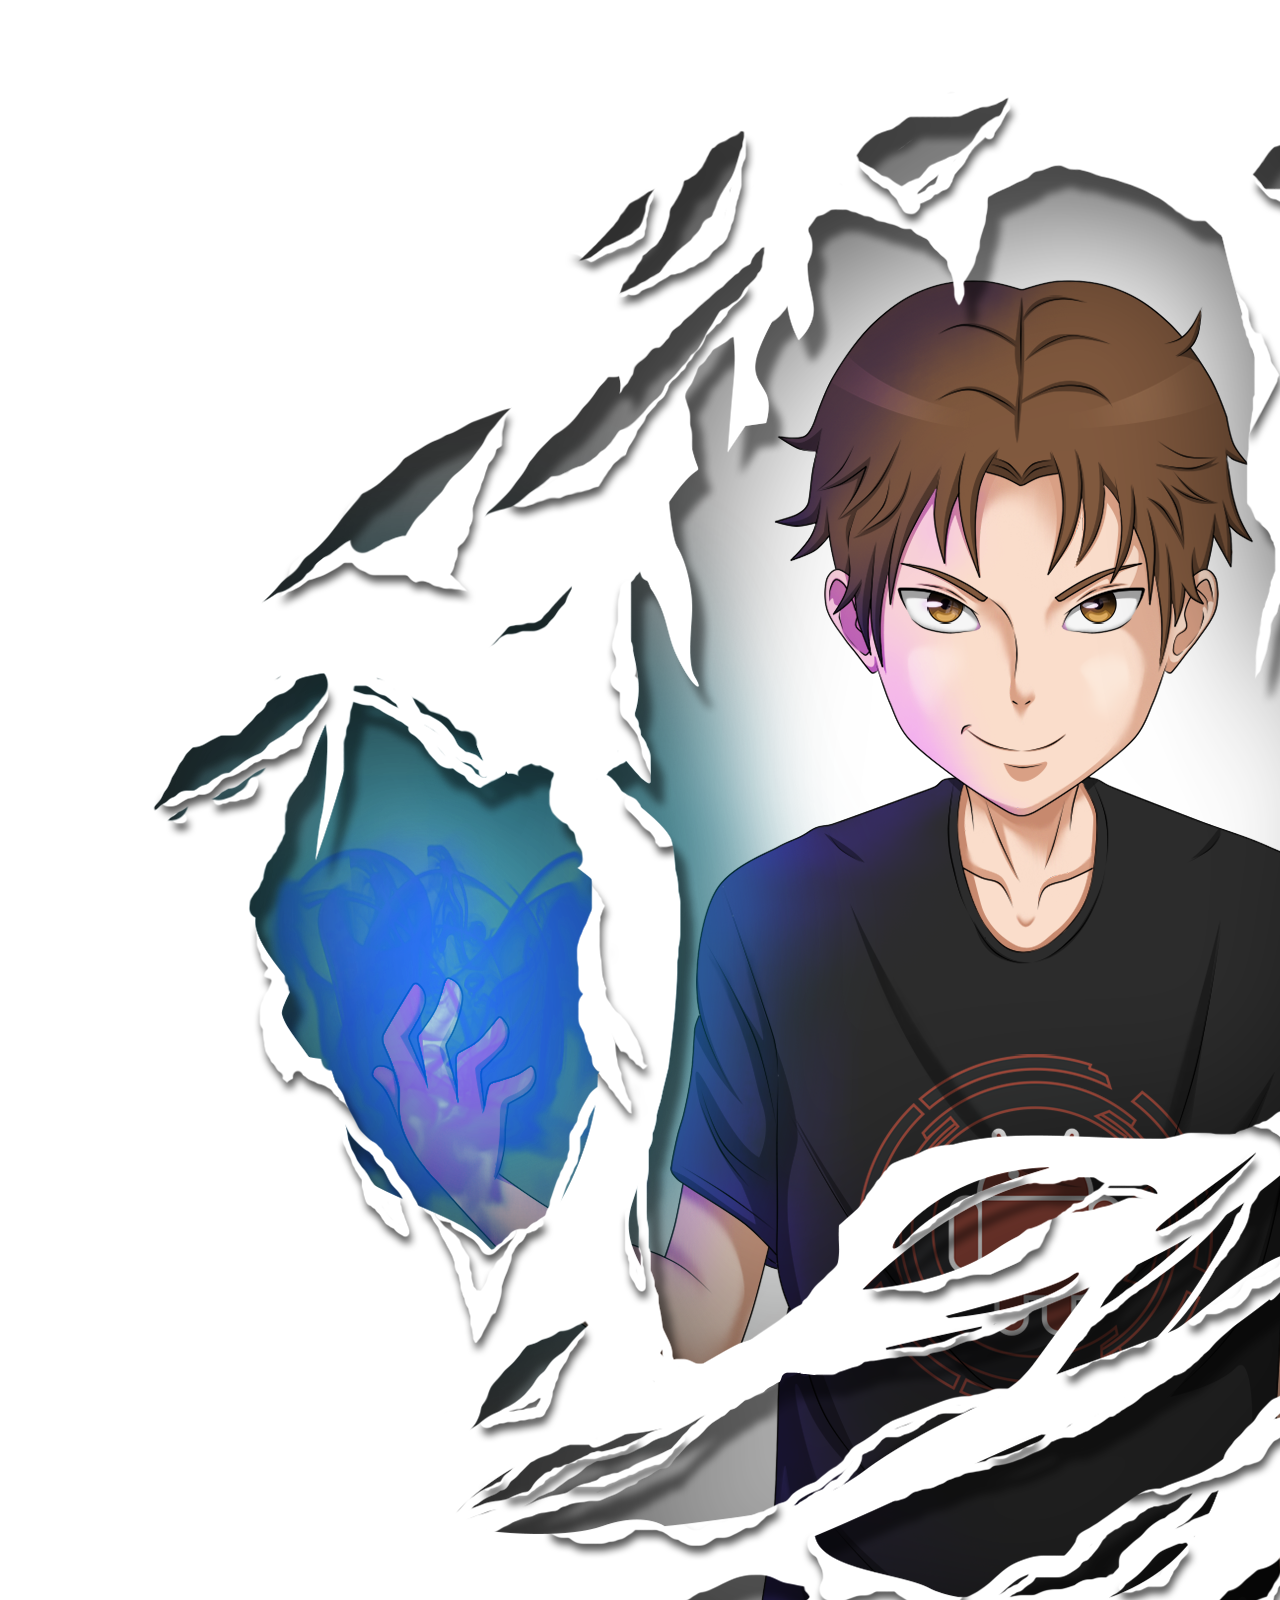
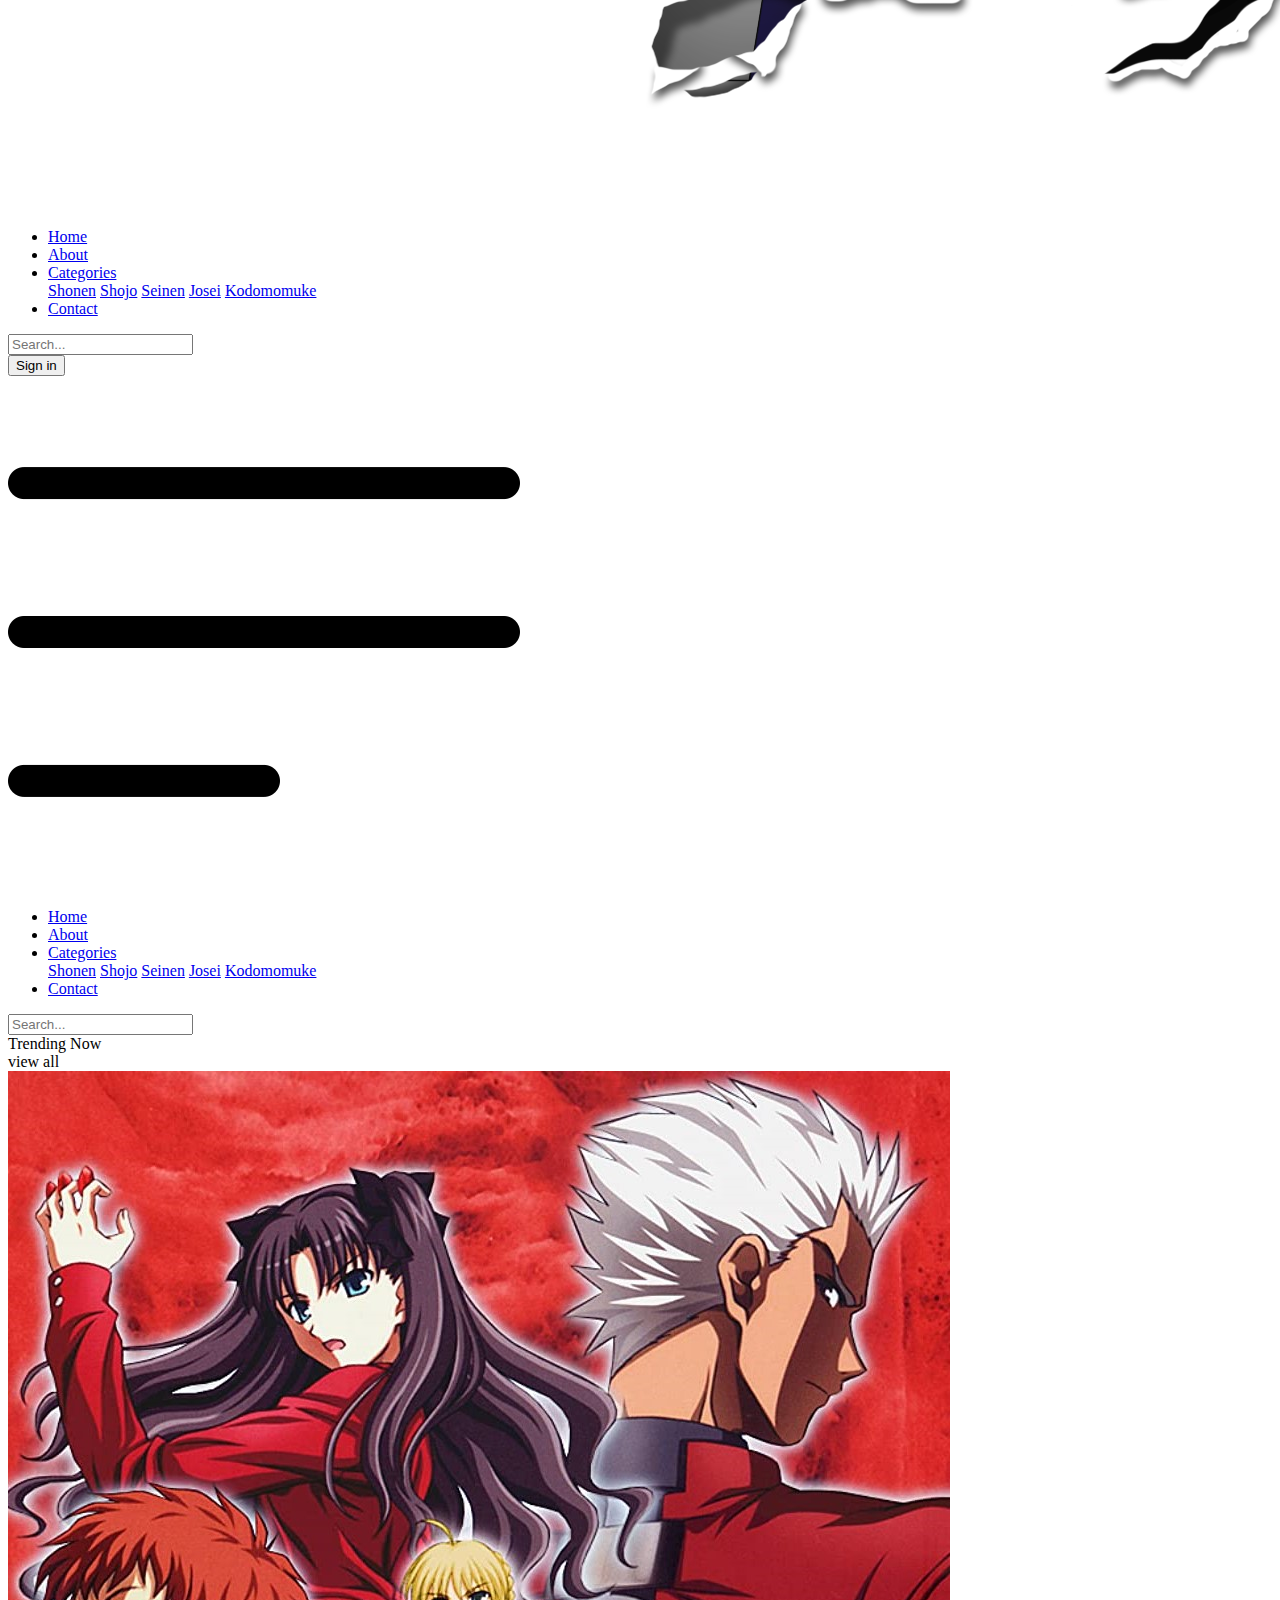
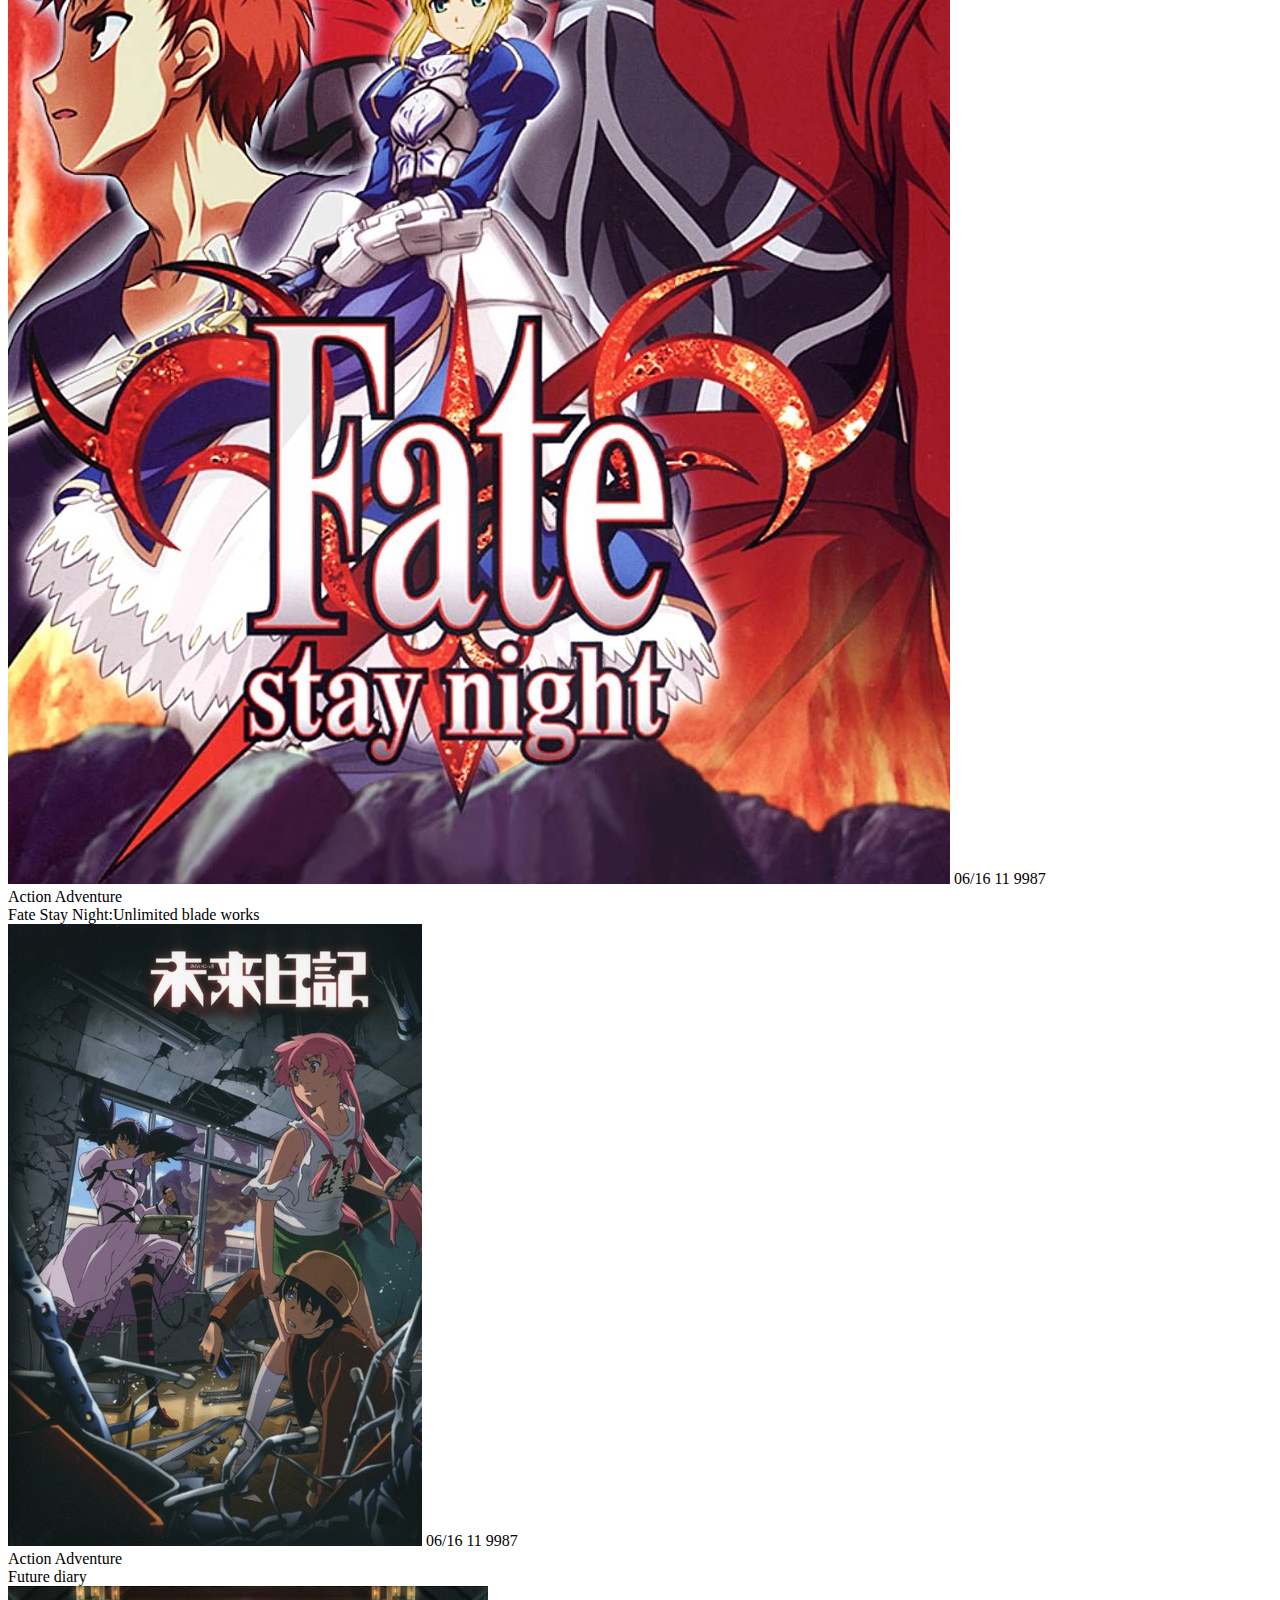
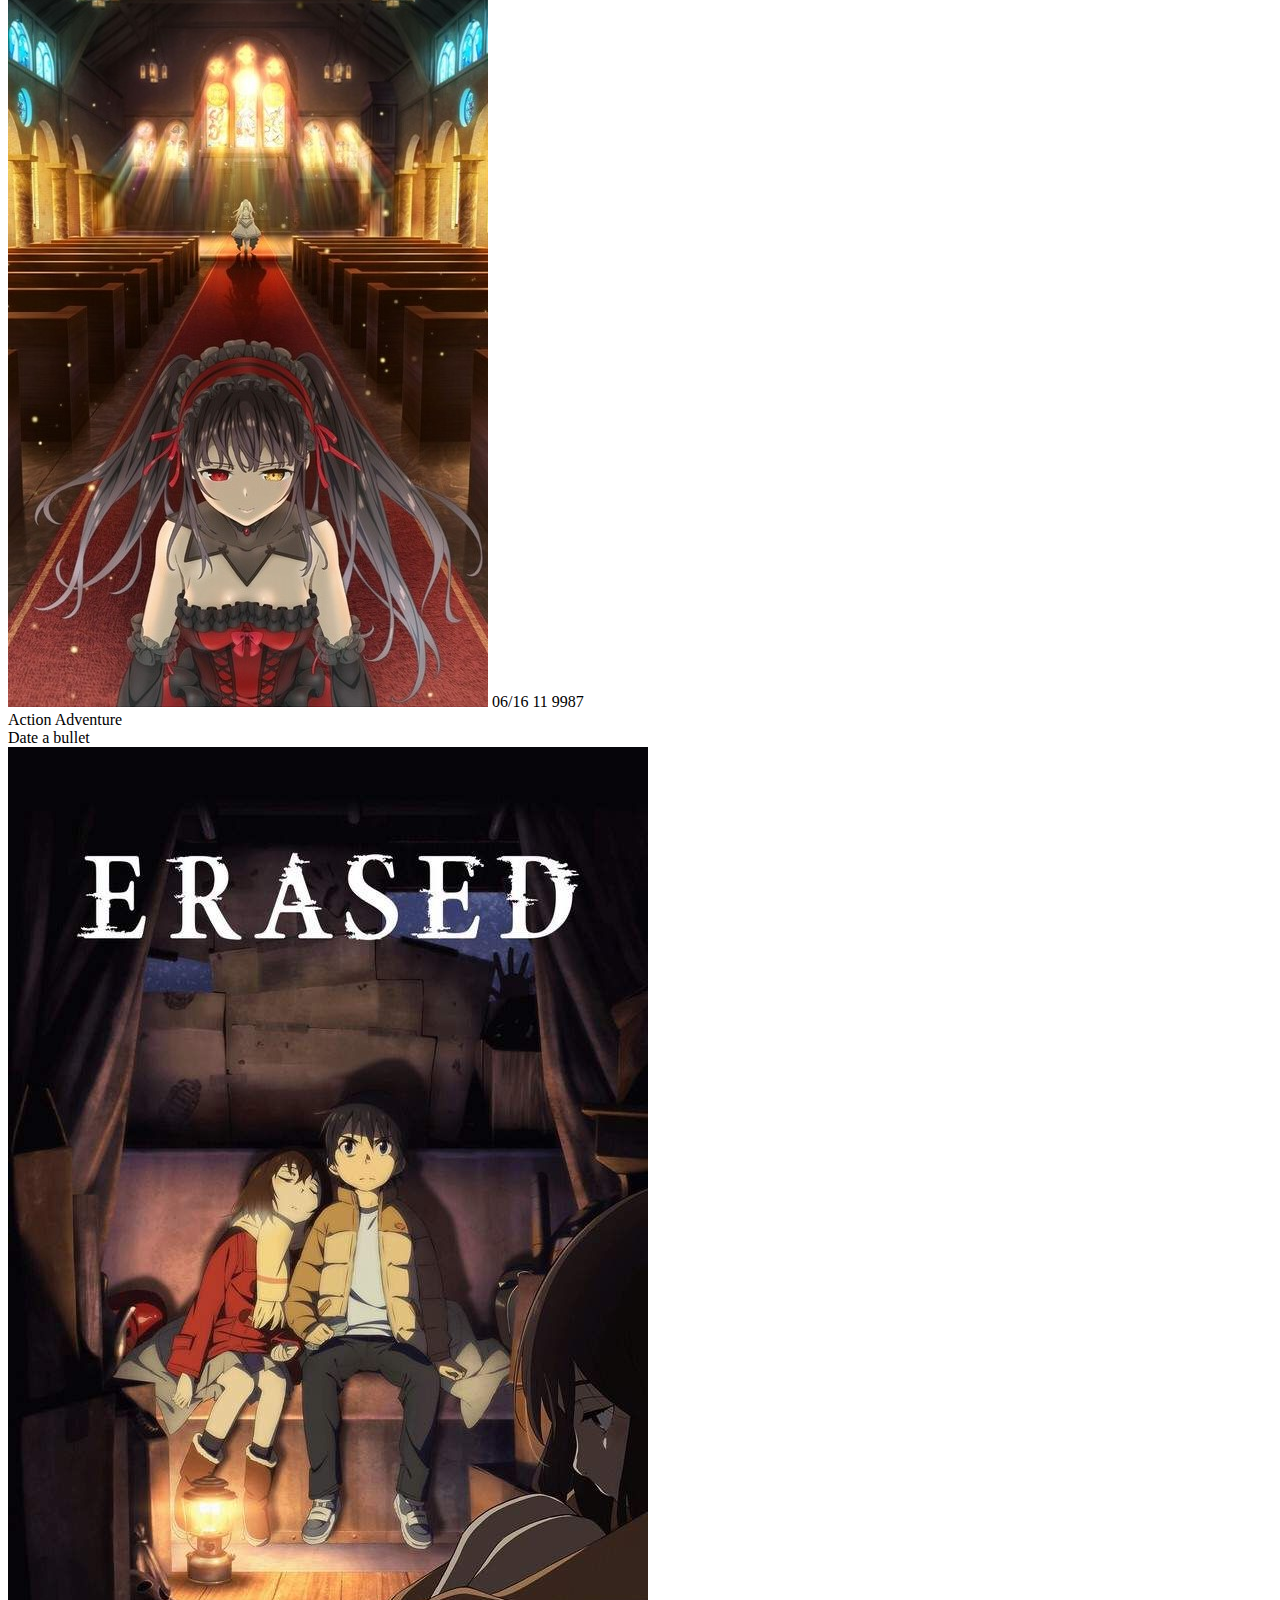
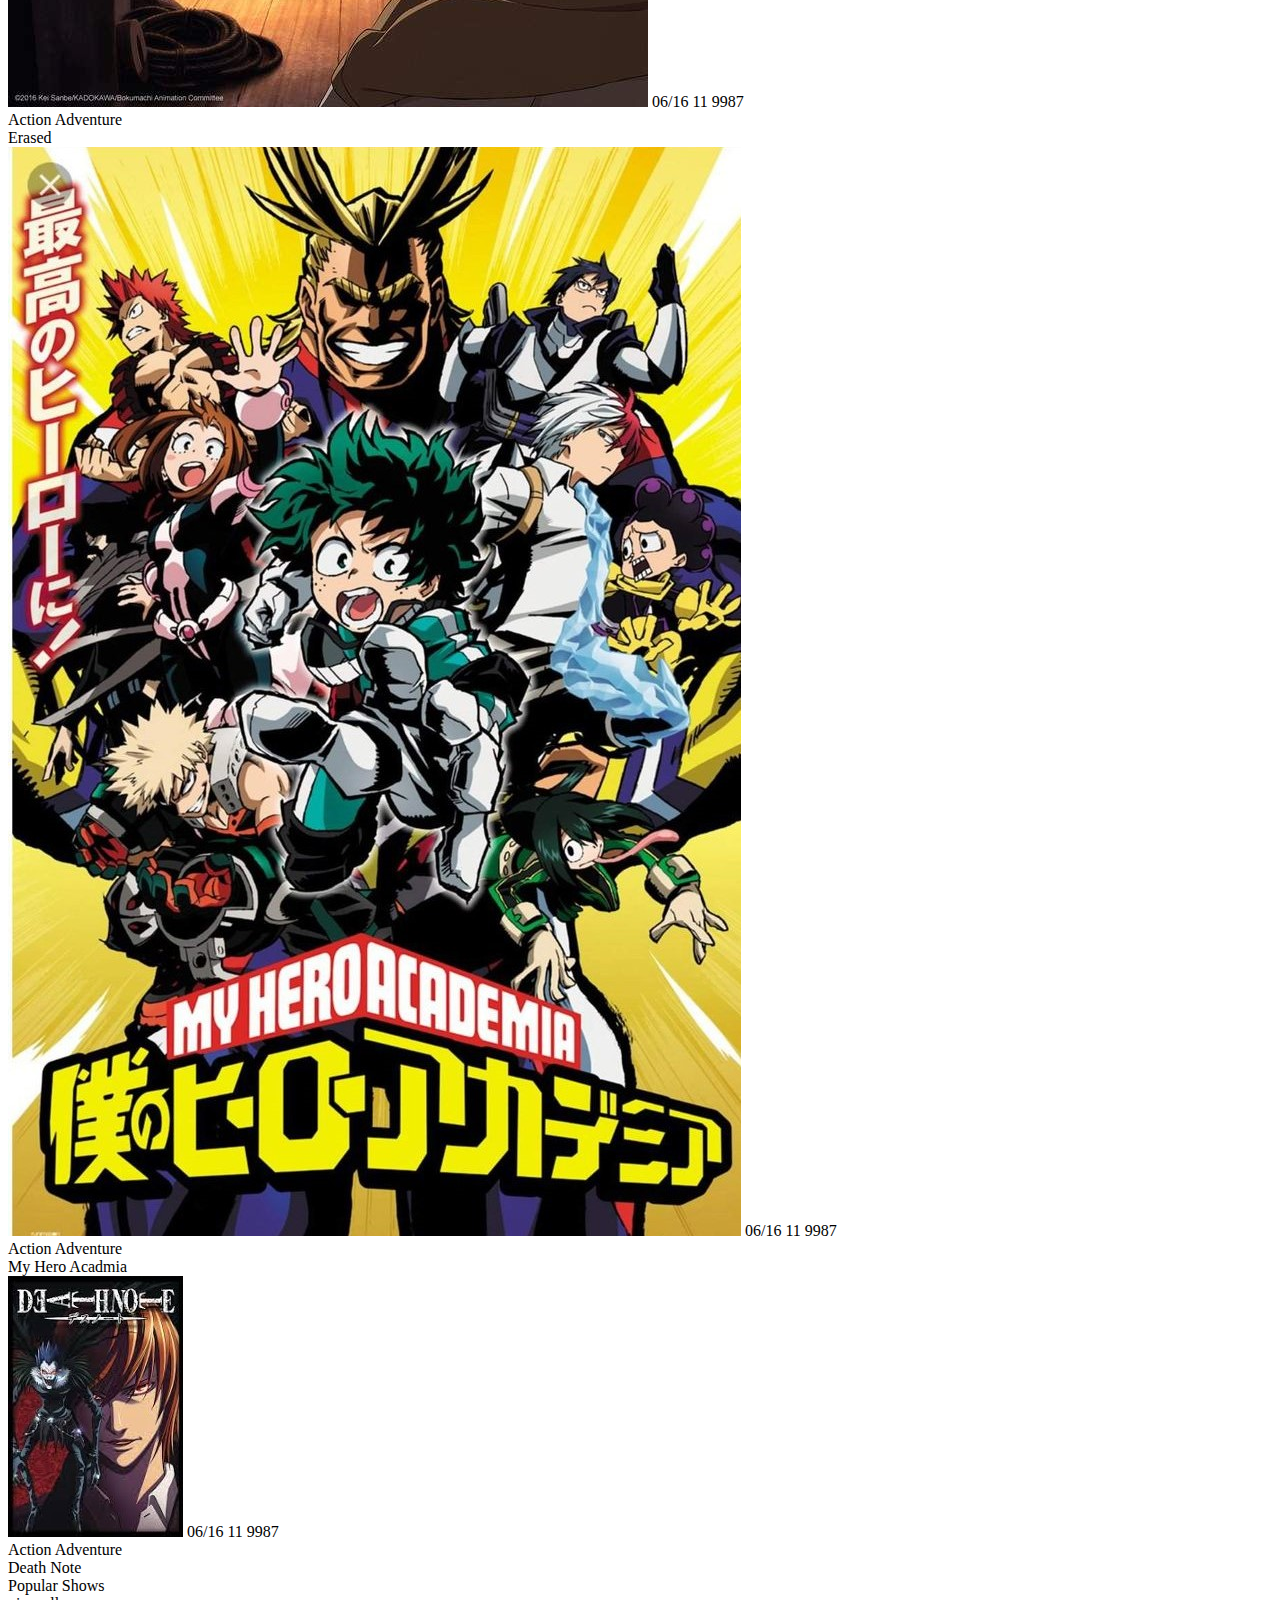
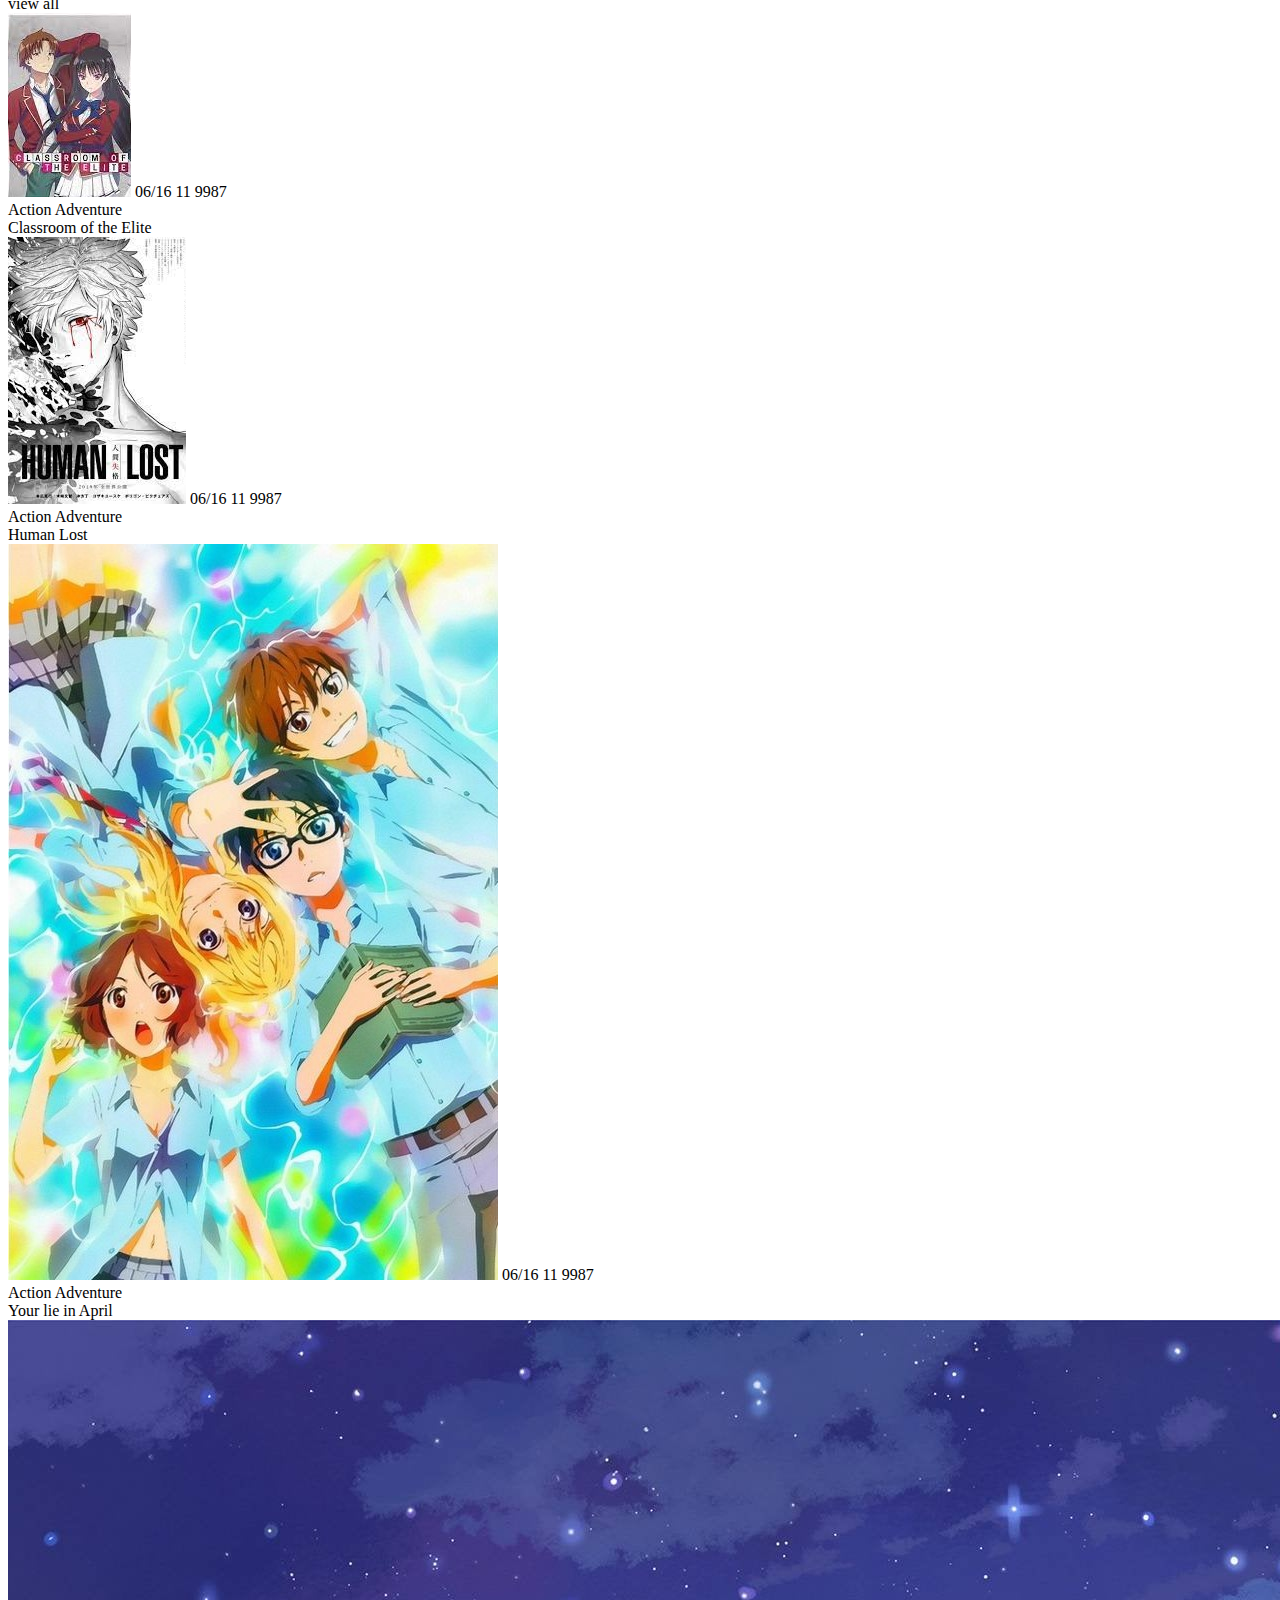
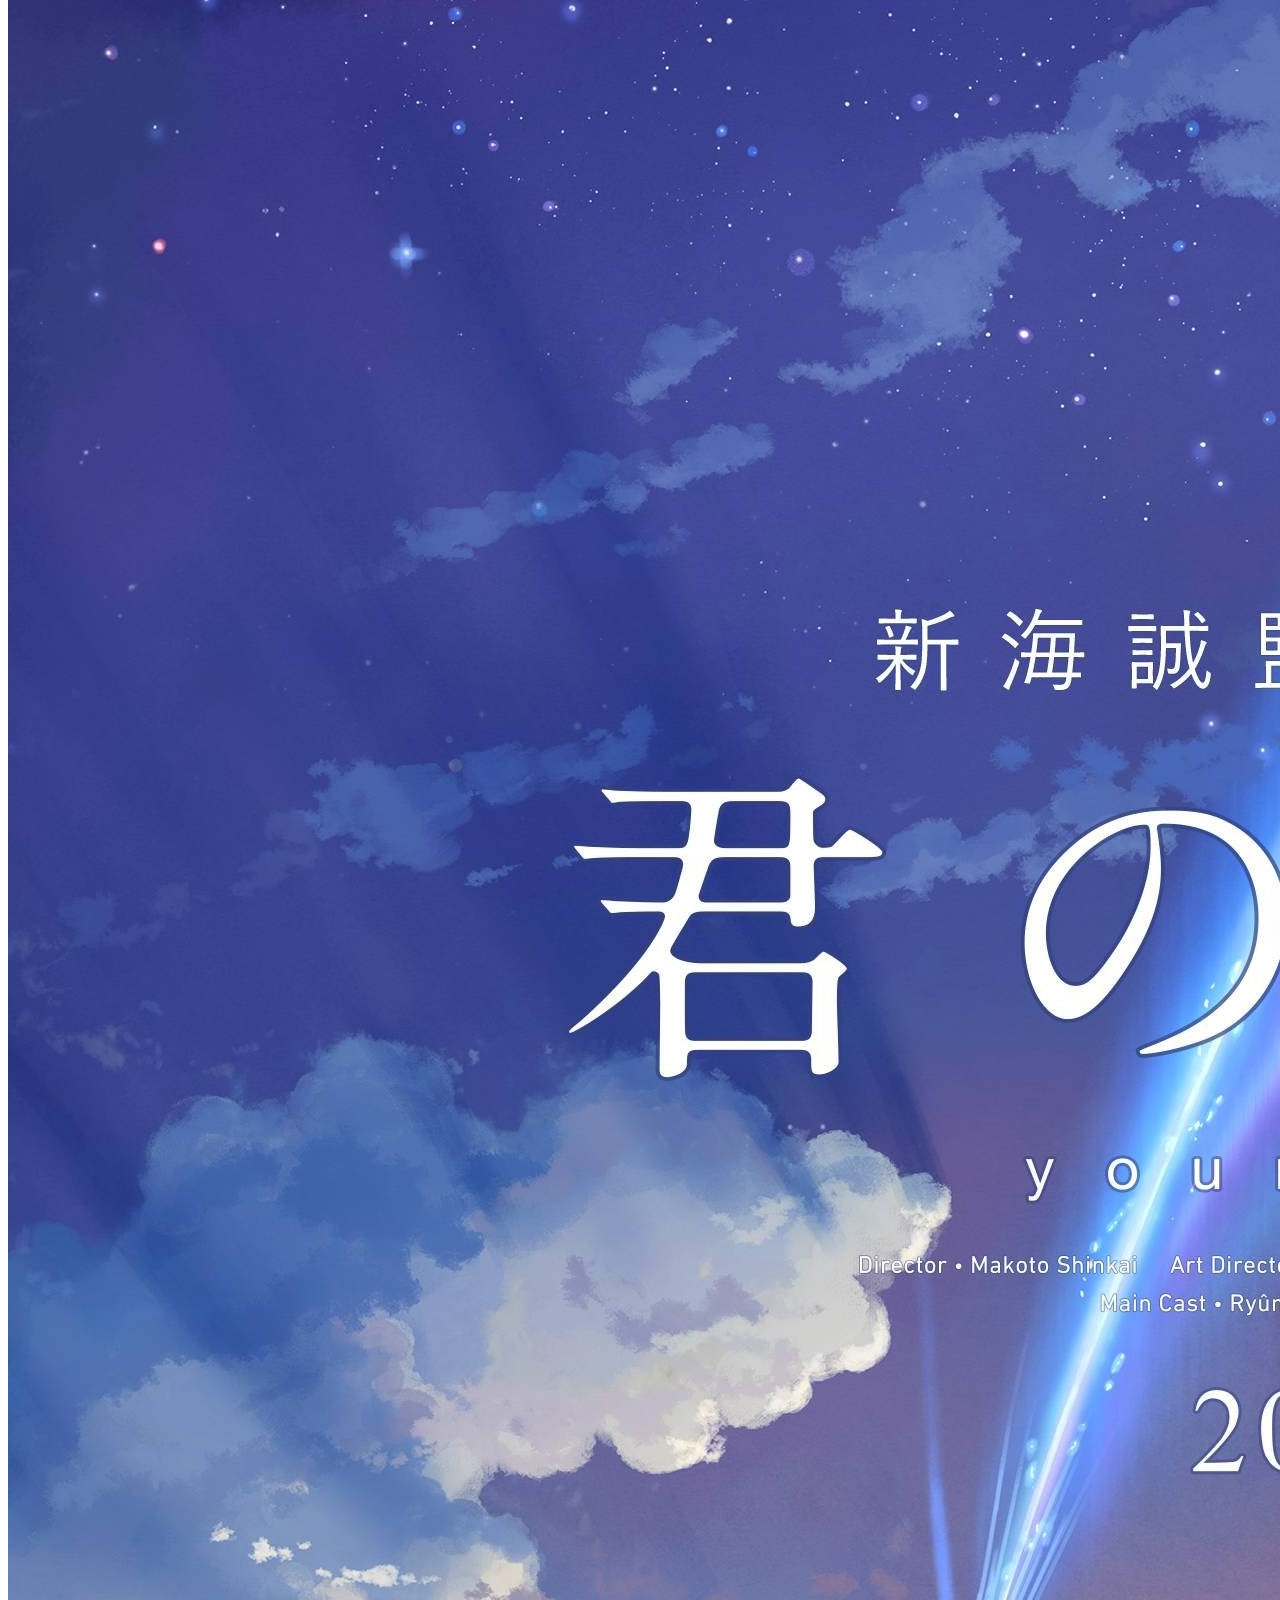
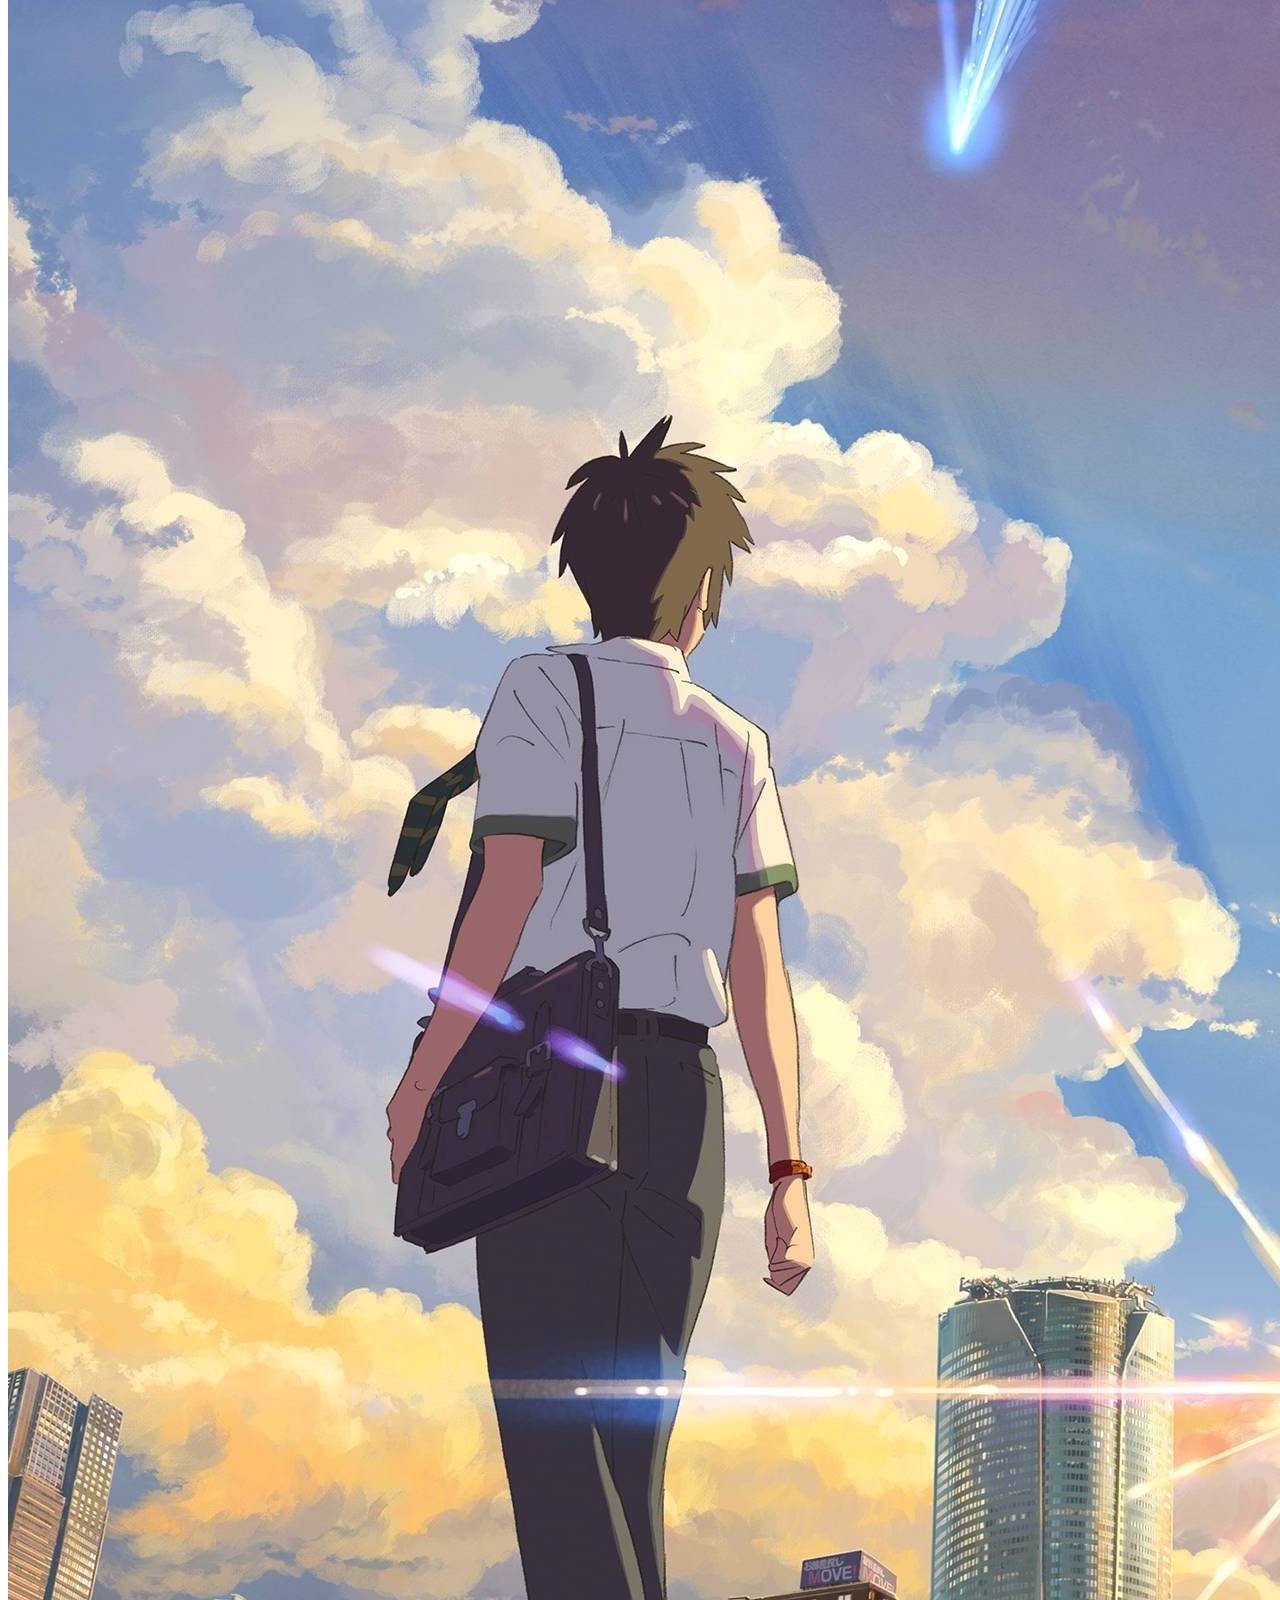
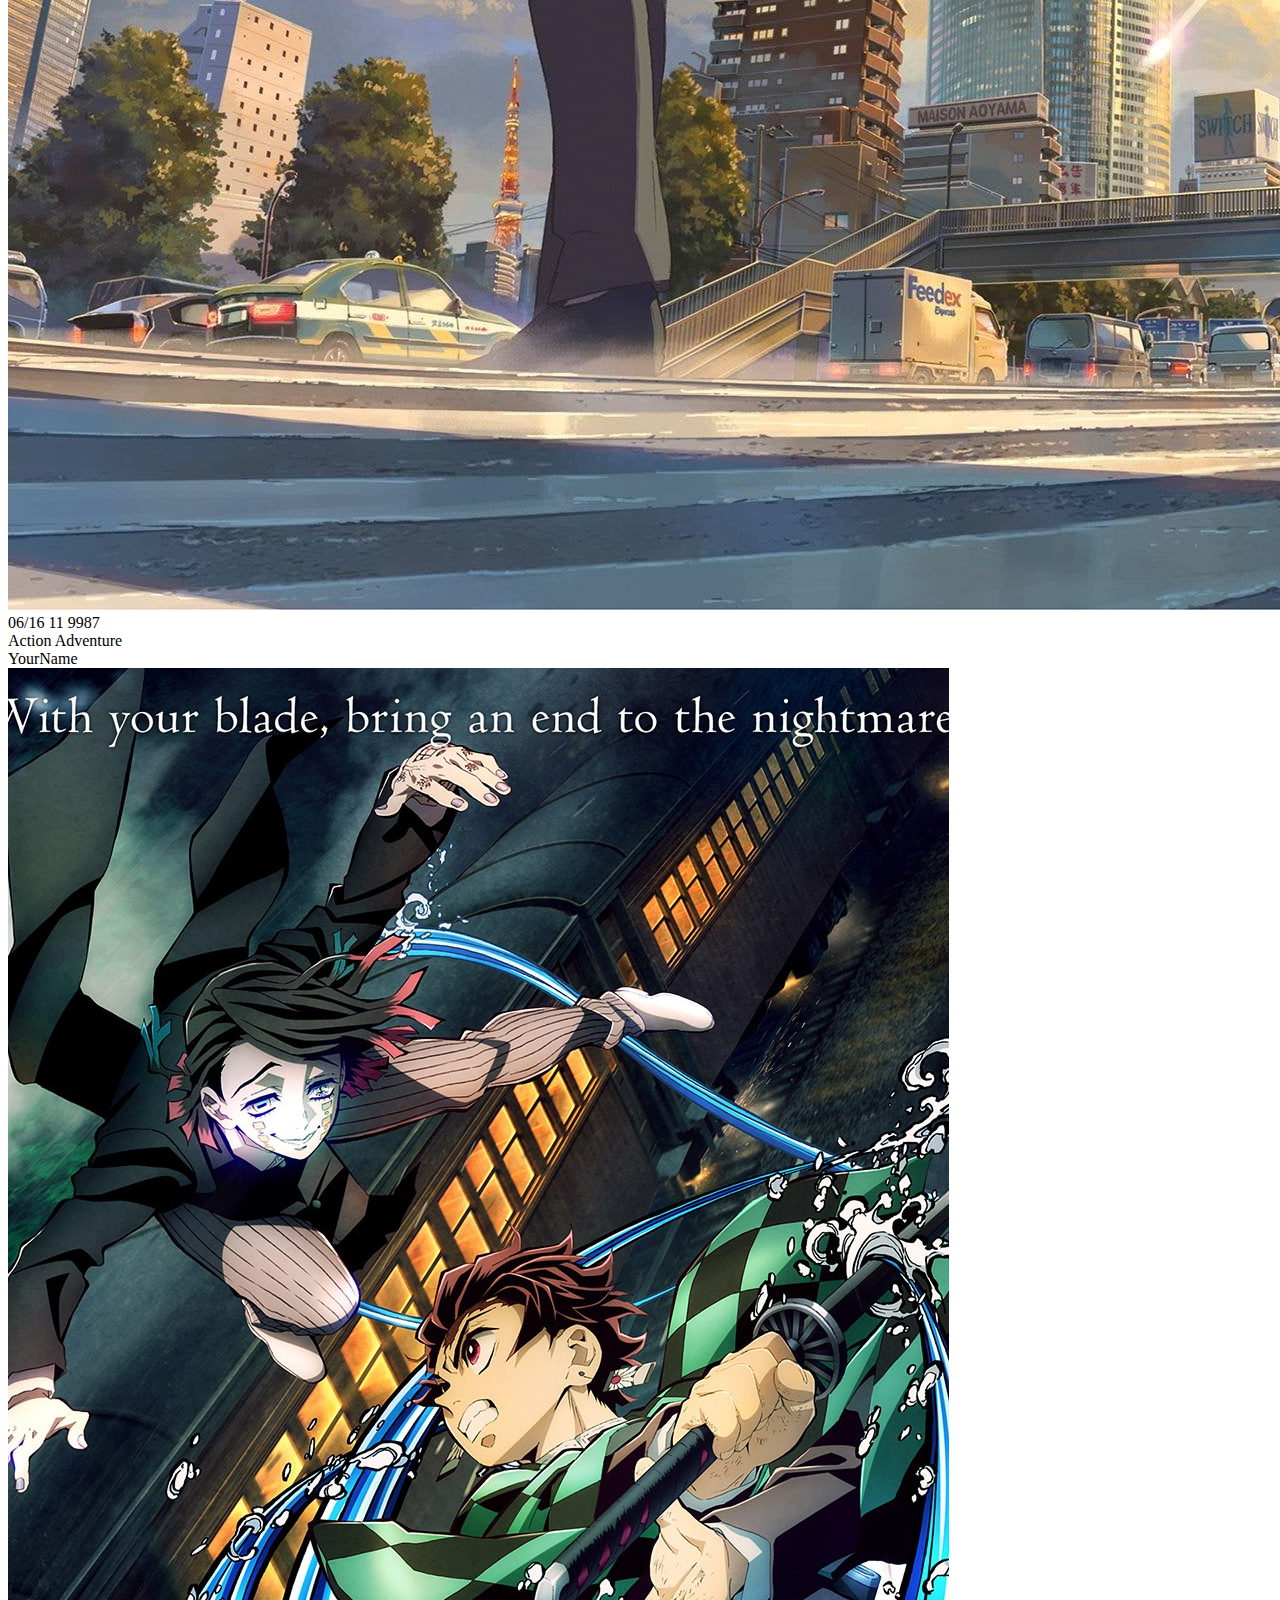
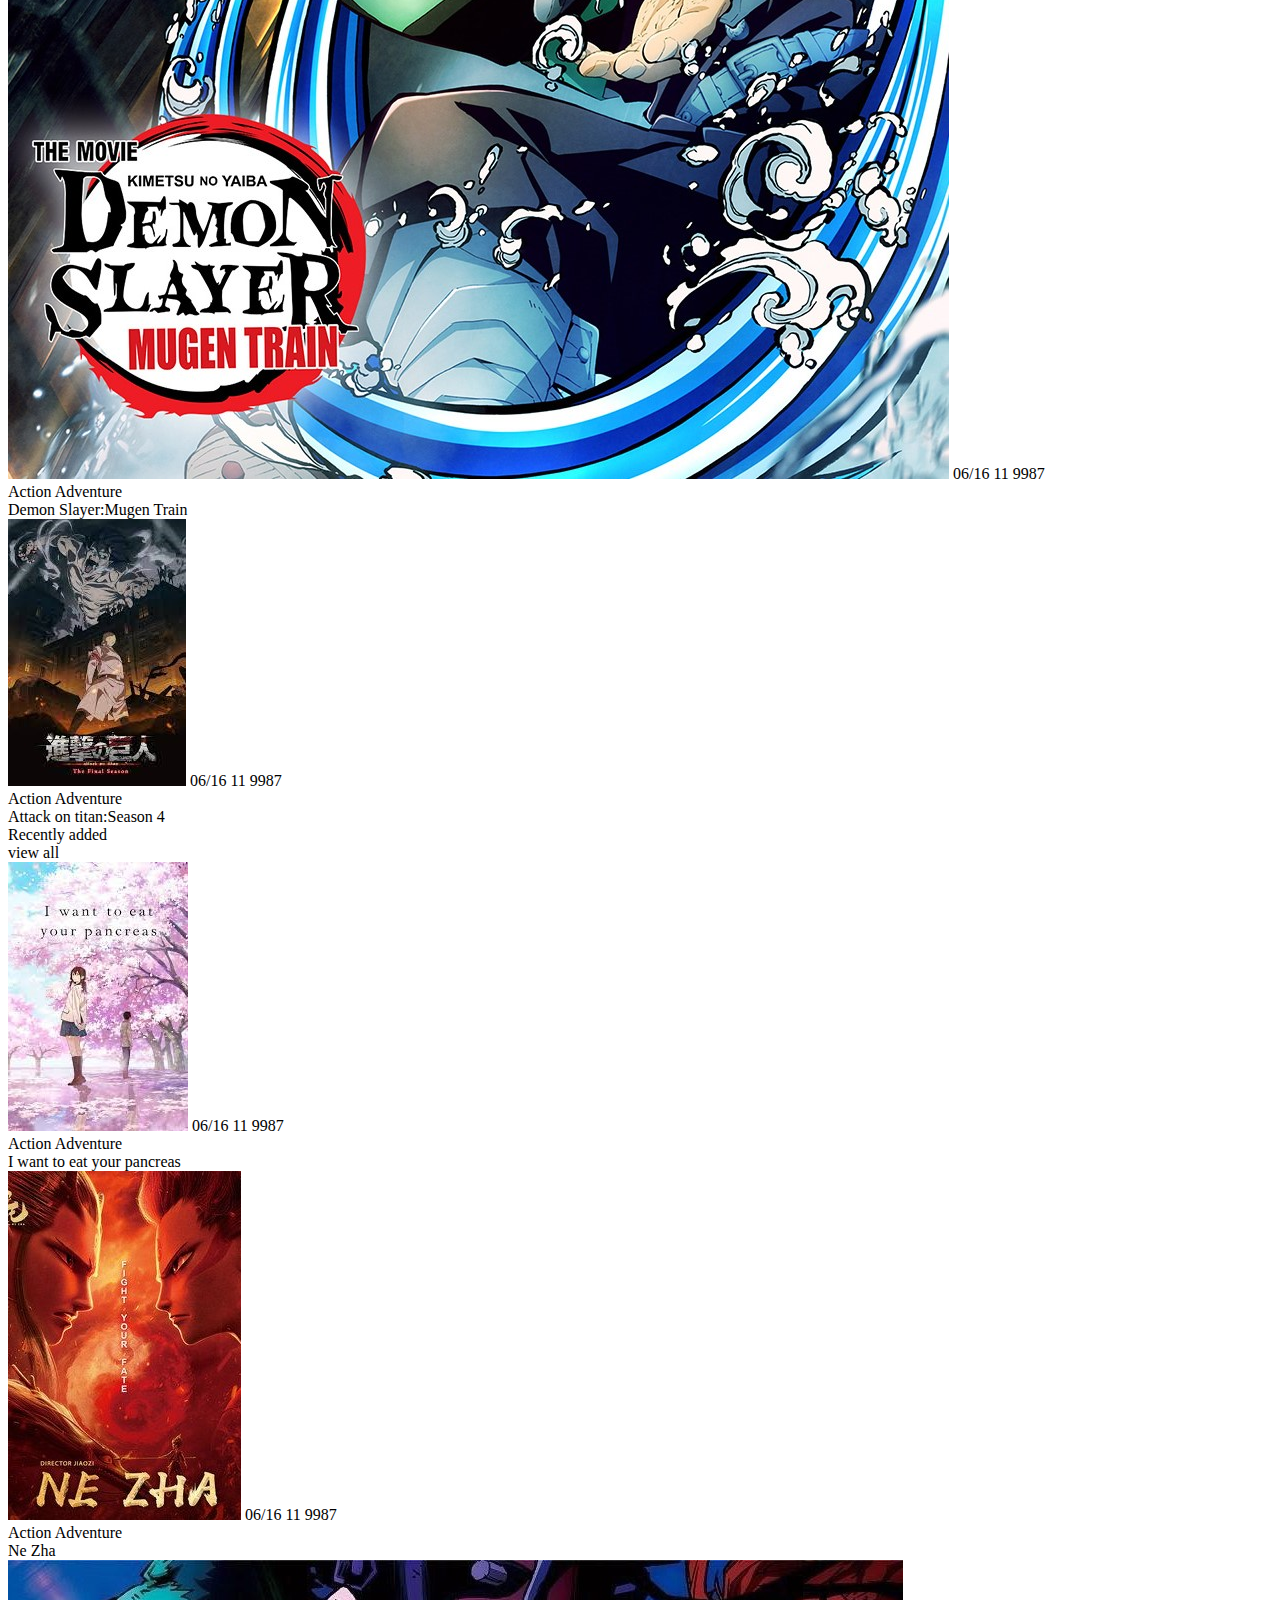
==== Index.html @ eee2a623 "first commit" ====
<!DOCTYPE html>
<html lang="en">
 
<head>
    <meta charset="UTF-8">
    <meta http-equiv="X-UA-Compatible" content="IE=edge">
    <meta name="viewport" content="width=device-width, initial-scale=1.0">
    <link rel="stylesheet" href="https://use.fontawesome.com/releases/v5.15.4/css/all.css"
        integrity="sha384-DyZ88mC6Up2uqS4h/KRgHuoeGwBcD4Ng9SiP4dIRy0EXTlnuz47vAwmeGwVChigm" crossorigin="anonymous">
    <link rel="stylesheet" href="style.css">
    <title>Anime4Life</title>
</head>
 
<body>
    <!-- Navbar section -->
    <navbar id="Navbar">
        <img src="./logo.png" alt="" id="logo">
        <ul>
            <li><a href="#">Home</a> </li>
            <li><a href="#">About</a> </li>
 
            <div id="categories">
                <li><a href="#">Categories <i class="fas fa-caret-down"></i></a></li>
                <div id="drop-down-box">
                    <a href="#">Shonen</a>
                    <a href="#">Shojo</a>
                    <a href="#">Seinen</a>
                    <a href="#">Josei</a>
                    <a href="#">Kodomomuke</a>
                </div>
            </div>
            <li><a href="#">Contact</a></li>
        </ul>
        <div id="other-opt">
            <div class="search">
                <input type="search" name="search" id="search" placeholder="Search...">
                <i class="fas fa-search"></i>
            </div>
            <button id="signIn">Sign in</button>
        </div>
        <img src="./menu.png" alt="Menu Png" id="Menu-Btn">
    </navbar>
 
    <nav id="Other-Navbar">
        <ul>
            <li><a href="#">Home</a> </li>
            <li><a href="#">About</a> </li>
 
            <div id="categories">
                <li><a href="#">Categories <i class="fas fa-caret-down"></i></a></li>
                <div id="drop-down-box">
                    <a href="#">Shonen</a>
                    <a href="#">Shojo</a>
                    <a href="#">Seinen</a>
                    <a href="#">Josei</a>
                    <a href="#">Kodomomuke</a>
                </div>
            </div>
            <li><a href="#">Contact</a></li>
        </ul>
        <div class="Othersearch" style="margin: auto;">
            <input type="search" name="search" id="Othersearch" placeholder="Search...">
            <i class="fas fa-search"></i>
        </div>
    </nav>
 <!-- Navbar section -->
 
 
<!-- Slide section -->
    <div class="slides-box">
 
        <div class="slider">
            <div class="slides">
                <div class="slide first" id="first">
                    <!-- <img src="./AOT banner.jpg" alt=""> -->
                </div>
                <div class="slide second">
                    <!-- <img src="./fate long banner.png" alt=""> -->
                </div>
                <div class="slide third">
                    <!-- <img src="./yourname banner.jpg" alt=""> -->
                </div>
            </div>
        </div>
    </div>
 
    </div>
<!-- Slide section -->
 
 
    <!-- ALL SHOWS  -->
    <div id="AllBanners">
        <div id="primaryMainContainer">
 
            <div id="contentBanners">
                <!-- For Trending Now  -->
                    <div id="MainContainer">
                            <div id="Heading-box">
                                <div class="heading">Trending Now</div>
                                <div class="viewAll">view all
                                    <i class="fas fa-arrow-right"></i>
                                </div>
                           </div>
 
                            <div id="Banners-container">
                                <div class="Image-Name">
                                    <img src="./fate.jpg" alt="Fate stye night">
                                    <span class="ep">06/16</span>
                                    <span class="comments"><i class="fas fa-comments"></i>11</span>
                                    <span class="watch"><i class="far fa-eye"></i> 9987</span>
                                    <div class="content-type">
                                        <span class="action">Action</span>
                                        <span class="adventure">Adventure</span>
                                    </div>
                                    <div class="show-name">
                                        Fate Stay Night:Unlimited blade works
                                    </div>
                                </div>
                                <div class="Image-Name">
                                    <img src="./future diary.jpg" alt="">
                                    <span class="ep">06/16</span>
                                    <span class="comments"><i class="fas fa-comments"></i>11</span>
                                    <span class="watch"><i class="far fa-eye"></i> 9987</span>
                                    <div class="content-type">
                                        <span class="action">Action</span>
                                        <span class="adventure">Adventure</span>
                                    </div>
                                    <div class="show-name">
                                        Future diary
                                    </div>
                                </div>
                                <div class="Image-Name">
                                    <img src="./DAB.jpg" alt="">
                                    <span class="ep">06/16</span>
                                    <span class="comments"><i class="fas fa-comments"></i>11</span>
                                    <span class="watch"><i class="far fa-eye"></i> 9987</span>
                                    <div class="content-type">
                                        <span class="action">Action</span>
                                        <span class="adventure">Adventure</span>
                                    </div>
                                    <div class="show-name">
                                        Date a bullet
                                    </div>
                                </div>
                                <div class="Image-Name">
                                    <img src="./erased.jpeg" alt="">
                                    <span class="ep">06/16</span>
                                    <span class="comments"><i class="fas fa-comments"></i>11</span>
                                    <span class="watch"><i class="far fa-eye"></i> 9987</span>
                                    <div class="content-type">
                                        <span class="action">Action</span>
                                        <span class="adventure">Adventure</span>
                                    </div>
                                    <div class="show-name">
                                        Erased
                                    </div>
                                </div>
                                <div class="Image-Name">
                                    <img src="./MHA.jpg" alt="">
                                    <span class="ep">06/16</span>
                                    <span class="comments"><i class="fas fa-comments"></i>11</span>
                                    <span class="watch"><i class="far fa-eye"></i> 9987</span>
                                    <div class="content-type">
                                        <span class="action">Action</span>
                                        <span class="adventure">Adventure</span>
                                    </div>
                                    <div class="show-name">
                                        My Hero Acadmia
                                    </div>
                                </div>
                                <div class="Image-Name">
                                    <img src="./death note.jfif" alt="">
                                    <span class="ep">06/16</span>
                                    <span class="comments"><i class="fas fa-comments"></i>11</span>
                                    <span class="watch"><i class="far fa-eye"></i> 9987</span>
                                    <div class="content-type">
                                        <span class="action">Action</span>
                                        <span class="adventure">Adventure</span>
                                    </div>
                                    <div class="show-name">
                                        Death Note
                                    </div>
                                </div>
                            </div>
                       </div>
                    <!-- For Trending Now  -->
 
                    <!-- Popular Shows  -->
                    <div id="MainContainer">
                        <!-- <div id="insideMainContainer"> -->
                            <div id="Heading-box">
                                <div class="heading">Popular Shows</div>
                                <div class="viewAll">view all
                                    <i class="fas fa-arrow-right"></i>
                                </div>
                            </div>
 
                            <div id="Banners-container">
                                <div class="Image-Name">
                                    <img src="./classroom.jfif" alt="Fate stye night">
                                    <span class="ep">06/16</span>
                                    <span class="comments"><i class="fas fa-comments"></i>11</span>
                                    <span class="watch"><i class="far fa-eye"></i> 9987</span>
                                    <div class="content-type">
                                        <span class="action">Action</span>
                                        <span class="adventure">Adventure</span>
                                    </div>
                                    <div class="show-name">
                                        Classroom of the Elite
                                    </div>
                                </div>
                                <div class="Image-Name">
                                    <img src="./human lost.jfif" alt="">
                                    <span class="ep">06/16</span>
                                    <span class="comments"><i class="fas fa-comments"></i>11</span>
                                    <span class="watch"><i class="far fa-eye"></i> 9987</span>
                                    <div class="content-type">
                                        <span class="action">Action</span>
                                        <span class="adventure">Adventure</span>
                                    </div>
                                    <div class="show-name">
                                        Human Lost
                                    </div>
                                </div>
                                <div class="Image-Name">
                                    <img src="./your lie in april.jpg" alt="">
                                    <span class="ep">06/16</span>
                                    <span class="comments"><i class="fas fa-comments"></i>11</span>
                                    <span class="watch"><i class="far fa-eye"></i> 9987</span>
                                    <div class="content-type">
                                        <span class="action">Action</span>
                                        <span class="adventure">Adventure</span>
                                    </div>
                                    <div class="show-name">
                                        Your lie in April
                                    </div>
                                </div>
                                <div class="Image-Name">
                                    <img src="./yourname.jpg" alt="">
                                    <span class="ep">06/16</span>
                                    <span class="comments"><i class="fas fa-comments"></i>11</span>
                                    <span class="watch"><i class="far fa-eye"></i> 9987</span>
                                    <div class="content-type">
                                        <span class="action">Action</span>
                                        <span class="adventure">Adventure</span>
                                    </div>
                                    <div class="show-name">
                                        YourName
                                    </div>
                                </div>
                                <div class="Image-Name">
                                    <img src="./mugen train.jpg" alt="">
                                    <span class="ep">06/16</span>
                                    <span class="comments"><i class="fas fa-comments"></i>11</span>
                                    <span class="watch"><i class="far fa-eye"></i> 9987</span>
                                    <div class="content-type">
                                        <span class="action">Action</span>
                                        <span class="adventure">Adventure</span>
                                    </div>
                                    <div class="show-name">
                                        Demon Slayer:Mugen Train
                                    </div>
                                </div>
                                <div class="Image-Name">
                                    <img src="./AOT.jfif" alt="">
                                    <span class="ep">06/16</span>
                                    <span class="comments"><i class="fas fa-comments"></i>11</span>
                                    <span class="watch"><i class="far fa-eye"></i> 9987</span>
                                    <div class="content-type">
                                        <span class="action">Action</span>
                                        <span class="adventure">Adventure</span>
                                    </div>
                                    <div class="show-name">
                                        Attack on titan:Season 4
                                    </div>
                                </div>
                            </div>
                        <!-- </div> -->
                    </div>
                    <!-- Popular Shows -->
 
                    <!-- Recently added  -->
                    <div id="MainContainer">
                        <!-- <div id="insideMainContainer"> -->
                            <div id="Heading-box">
                                <div class="heading">Recently added</div>
                                <div class="viewAll">view all
                                    <i class="fas fa-arrow-right"></i>
                                </div>
                            </div>
 
                            <div id="Banners-container">
                                <div class="Image-Name">
                                    <img src="./I want to eat you pancreas.jfif" alt="Fate stye night">
                                    <span class="ep">06/16</span>
                                    <span class="comments"><i class="fas fa-comments"></i>11</span>
                                    <span class="watch"><i class="far fa-eye"></i> 9987</span>
                                    <div class="content-type">
                                        <span class="action">Action</span>
                                        <span class="adventure">Adventure</span>
                                    </div>
                                    <div class="show-name">
                                        I want to eat your pancreas
                                    </div>
                                </div>
                                <div class="Image-Name">
                                    <img src="./ne zha.jpg" alt="">
                                    <span class="ep">06/16</span>
                                    <span class="comments"><i class="fas fa-comments"></i>11</span>
                                    <span class="watch"><i class="far fa-eye"></i> 9987</span>
                                    <div class="content-type">
                                        <span class="action">Action</span>
                                        <span class="adventure">Adventure</span>
                                    </div>
                                    <div class="show-name">
                                        Ne Zha
                                    </div>
                                </div>
                                <div class="Image-Name">
                                    <img src="./MHA movie.jpg" alt="">
                                    <span class="ep">06/16</span>
                                    <span class="comments"><i class="fas fa-comments"></i>11</span>
                                    <span class="watch"><i class="far fa-eye"></i> 9987</span>
                                    <div class="content-type">
                                        <span class="action">Action</span>
                                        <span class="adventure">Adventure</span>
                                    </div>
                                    <div class="show-name">
                                        My Hero Acadmia:Ultimate heros
                                    </div>
                                </div>
                                <div class="Image-Name">
                                    <img src="./sprirted away movie.jpg" alt="">
                                    <span class="ep">06/16</span>
                                    <span class="comments"><i class="fas fa-comments"></i>11</span>
                                    <span class="watch"><i class="far fa-eye"></i> 9987</span>
                                    <div class="content-type">
                                        <span class="action">Action</span>
                                        <span class="adventure">Adventure</span>
                                    </div>
                                    <div class="show-name">
                                        Spirited away
                                    </div>
                                </div>
                                <div class="Image-Name">
                                    <img src="./AOT movie.jpg" alt="">
                                    <span class="ep">06/16</span>
                                    <span class="comments"><i class="fas fa-comments"></i>11</span>
                                    <span class="watch"><i class="far fa-eye"></i> 9987</span>
                                    <div class="content-type">
                                        <span class="action">Action</span>
                                        <span class="adventure">Adventure</span>
                                    </div>
                                    <div class="show-name">
                                        Attack on titan:Chronicle
                                    </div>
                                </div>
                                <div class="Image-Name">
                                    <img src="./yourname.jpg" alt="">
                                    <span class="ep">06/16</span>
                                    <span class="comments"><i class="fas fa-comments"></i>11</span>
                                    <span class="watch"><i class="far fa-eye"></i> 9987</span>
                                    <div class="content-type">
                                        <span class="action">Action</span>
                                        <span class="adventure">Adventure</span>
                                    </div>
                                    <div class="show-name">
                                        YourName
                                    </div>
                                </div>
                            </div>
                        <!-- </div> -->
                    </div>
 
            </div>
            <!-- Recently added -->
 
 
            <!-- Latest News -->
            <div id="LatestNews">
                <div id="LatestNewsSection">
                    <div id="insideLatestNews">
 
                        <div id="Heading-box2">
                            <div class="headingInNews">Latest News</div>
                            <div class="viewAllInNews">view all
                                <i class="fas fa-arrow-right"></i>
                            </div>
                        </div>
                     
                    <div id="LatestNewses">
                        <div id="ImageOfNews" style="margin: 0;">
                            <span class="epInNews">06/16</span>
                                <span class="watchInNews"><i class="far fa-eye"></i> 9987</span>
                            <img src="./boruto wide banner.jfif" alt="">
                            <span class="name">
                                Boruto : Next generation
                            </span>
                        </div>
                        <div id="ImageOfNews">
                            <span class="epInNews">06/16</span>
                                <span class="watchInNews"><i class="far fa-eye"></i> 9987</span>
                            <img src="./erased wide banner.jpeg" alt="">
                            <span class="name">
                                Erased
                            </span>
                        </div>
                        <div id="ImageOfNews">
                            <span class="epInNews">06/16</span>
                                <span class="watchInNews"><i class="far fa-eye"></i> 9987</span>
                            <img src="./MHA banner.jfif" alt="">
                            <span class="name">
                                My Hero Acadmia : The Movie
                            </span>
                        </div>
                        <div id="ImageOfNews">
                            <span class="epInNews">06/16</span>
                                <span class="watchInNews"><i class="far fa-eye"></i> 9987</span>
                            <img src="./mugen train wide banner.jpg" alt="">
                            <span class="name">
                                demon slayer:Mugen train
                            </span>
                        </div>
                        <div id="ImageOfNews">
                            <span class="epInNews">06/16</span>
                                <span class="watchInNews"><i class="far fa-eye"></i> 9987</span>
                            <img src="./classroom wide banner.jfif" alt="">
                            <span class="name">
                                Classroom of the Elite
                            </span>
                        </div>
                        <div id="ImageOfNews">
                            <span class="epInNews">06/16</span>
                                <span class="watchInNews"><i class="far fa-eye"></i> 9987</span>
                            <img src="./death note wide banner.jfif" alt="">
                            <span class="name">
                                Death Note
                            </span>
                        </div>
                    </div>
                </div>
            </div>
            <!-- Latest News -->
 
        </div>
    </div>
 
    </div>
<!-- ALL SHOWS  -->
 
 
</body>
<script src="script.js"></script>
 
</html>
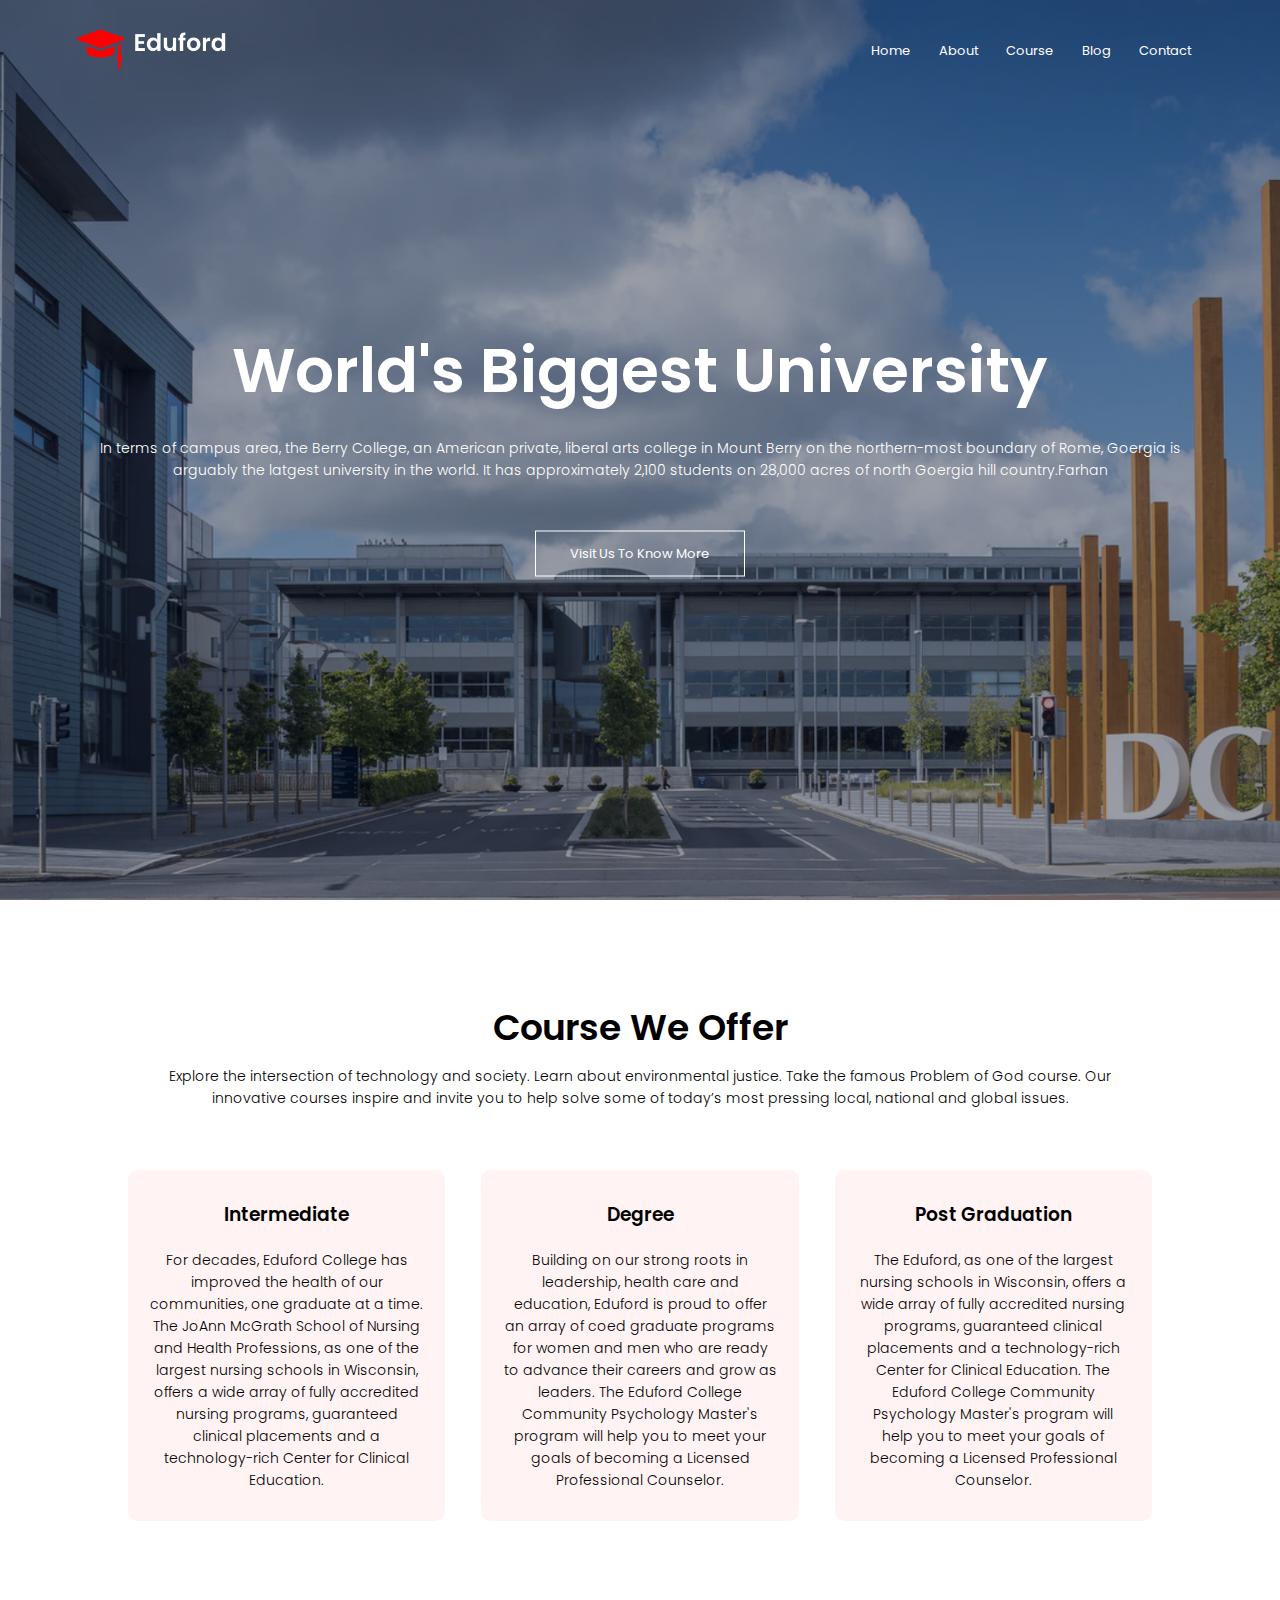
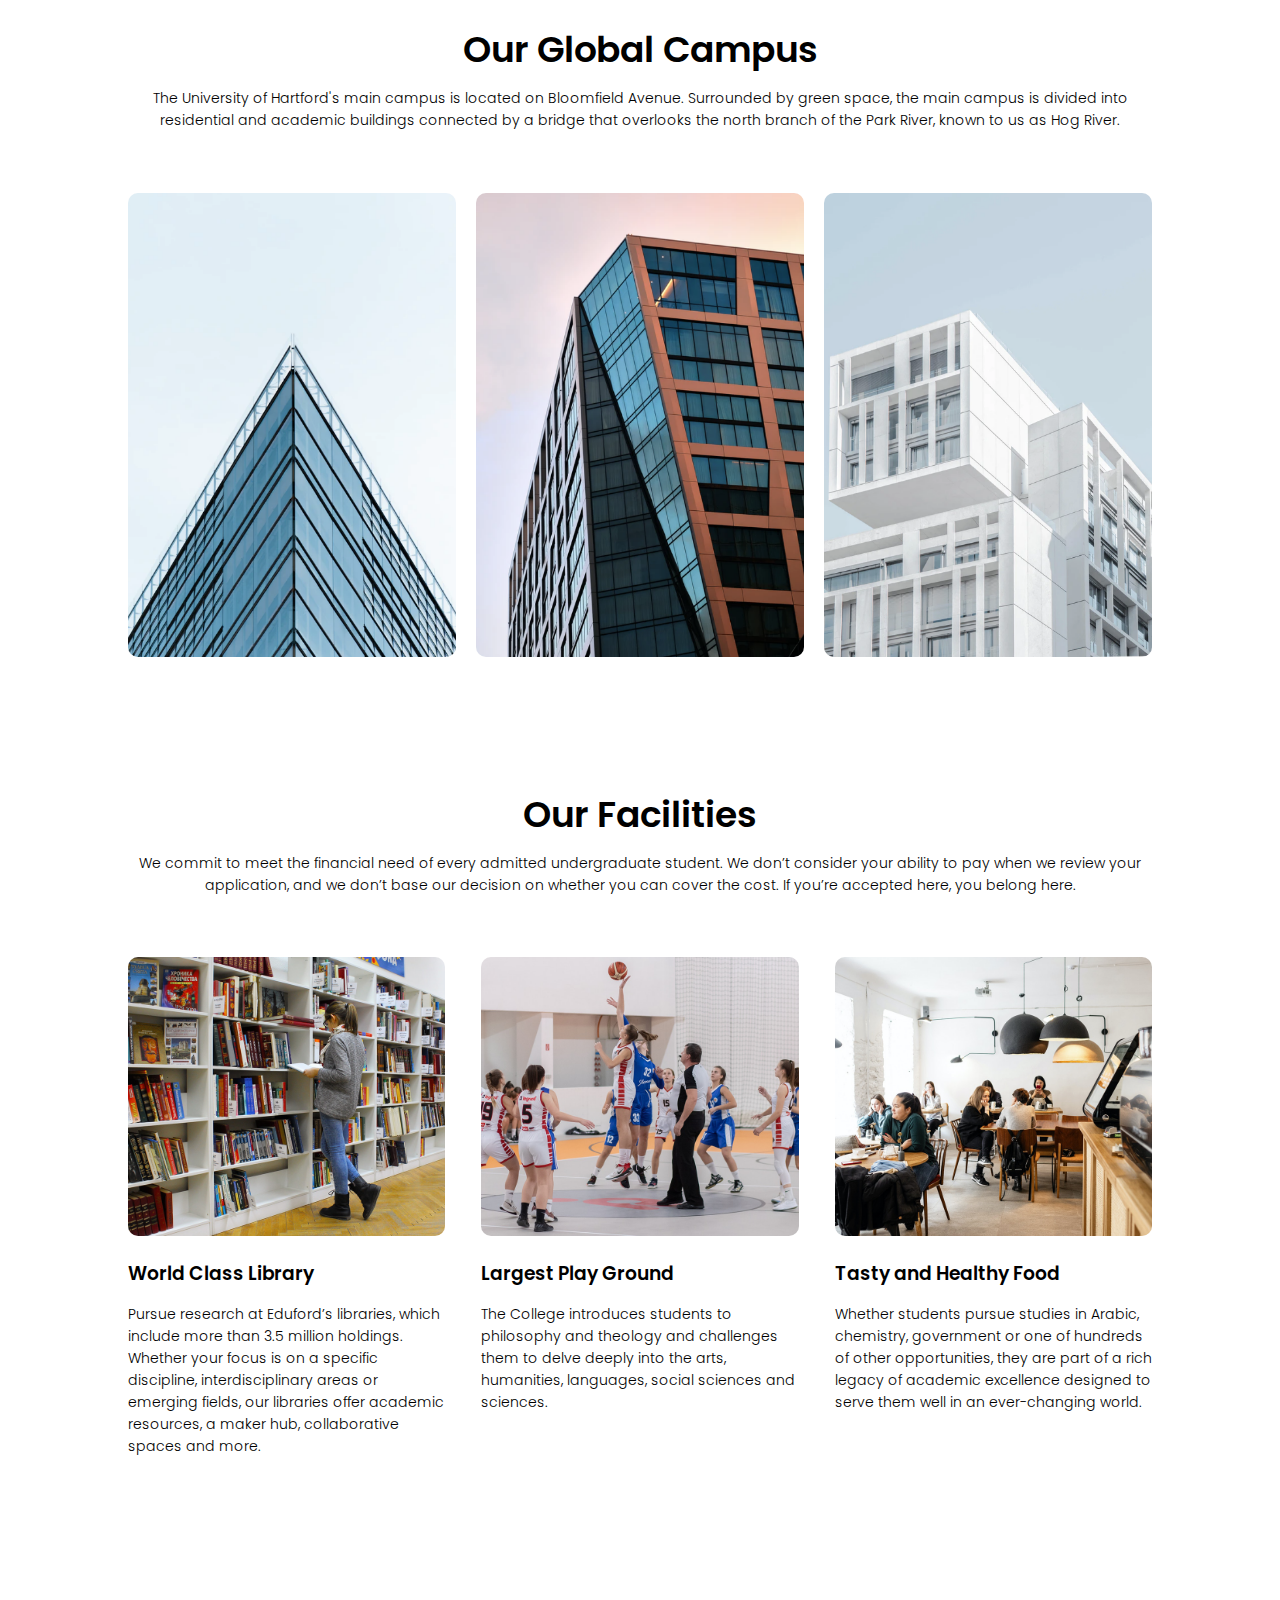
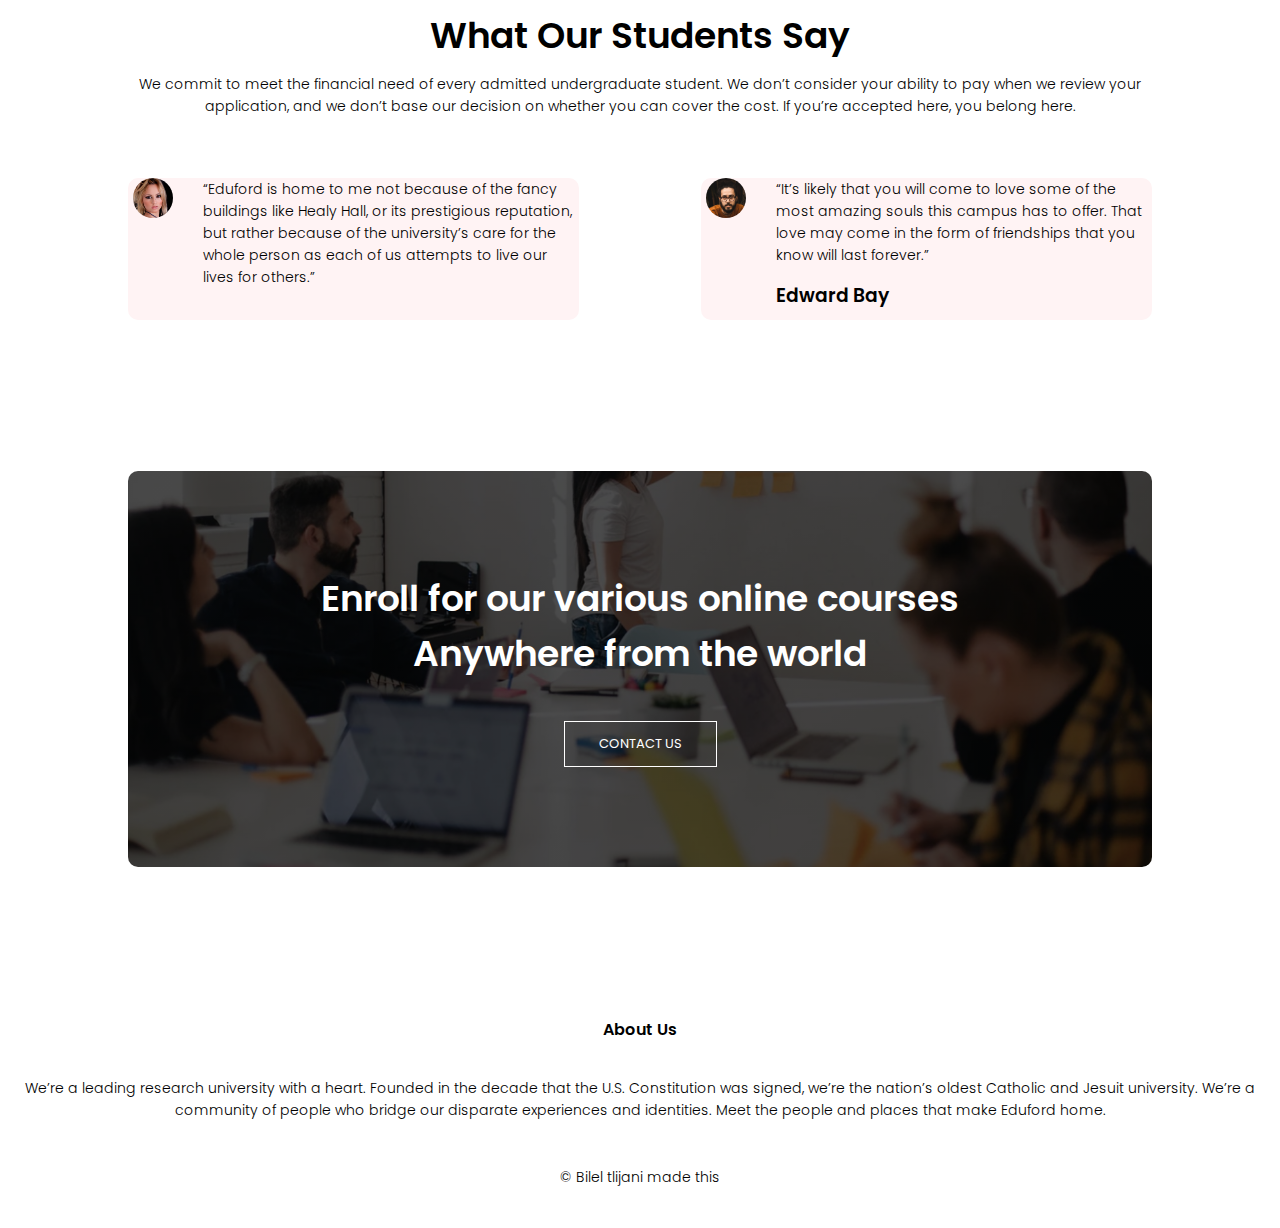
==== commit ed26cf17: "first commit" ====
--- a/Index.html
+++ b/Index.html
@@ -1,455 +1,172 @@
 <!DOCTYPE html>
 <html lang="en">
- 
 <head>
     <meta charset="UTF-8">
     <meta http-equiv="X-UA-Compatible" content="IE=edge">
     <meta name="viewport" content="width=device-width, initial-scale=1.0">
-    <link rel="stylesheet" href="https://use.fontawesome.com/releases/v5.15.4/css/all.css"
-        integrity="sha384-DyZ88mC6Up2uqS4h/KRgHuoeGwBcD4Ng9SiP4dIRy0EXTlnuz47vAwmeGwVChigm" crossorigin="anonymous">
+    <title>Education4Life</title>
     <link rel="stylesheet" href="style.css">
-    <title>Anime4Life</title>
+    <link rel="stylesheet" href="font-awesome-4.7.0/css/font-awesome.min.css">
 </head>
- 
 <body>
-    <!-- Navbar section -->
-    <navbar id="Navbar">
-        <img src="./logo.png" alt="" id="logo">
-        <ul>
-            <li><a href="#">Home</a> </li>
-            <li><a href="#">About</a> </li>
- 
-            <div id="categories">
-                <li><a href="#">Categories <i class="fas fa-caret-down"></i></a></li>
-                <div id="drop-down-box">
-                    <a href="#">Shonen</a>
-                    <a href="#">Shojo</a>
-                    <a href="#">Seinen</a>
-                    <a href="#">Josei</a>
-                    <a href="#">Kodomomuke</a>
+    <section class="header">
+        <nav>
+            <a href="Index.html"><img src="./logo.png" alt=""></a>
+            <div class="nav-links" id="navLinks">
+                <i class="fa fa-times" onclick="hideMenu()"></i> 
+                <ul>
+                    <li><a href="Index.html">Home</a></li>
+                    <li><a href="About.html">About</a></li>
+                    <li><a href="Course.html">Course</a></li>
+                    <li><a href="Blog.html">Blog</a></li>
+                    <li><a href="Contact.html">Contact</a></li>
+
+                </ul>
+            </div>
+            <i class="fa fa-bars" onclick="showMenu()"></i>
+        </nav>
+
+        <div class="text-box">
+            <h1>World's Biggest University</h1>
+            <p>In terms of campus area, the Berry College, an American private, liberal arts college in Mount Berry on the northern-most boundary of Rome, Goergia is arguably the latgest university in the world. It has approximately 2,100 students on 28,000 acres of north Goergia hill country.Farhan </p>
+
+            <a href="" class="hi-btn">Visit Us To Know More</a>
+
+        </div>
+    </section>
+
+
+    <section class="course">
+        <h1>Course  We Offer</h1>
+        <p>Explore the intersection of technology and society. Learn about environmental justice. Take the famous Problem of God course. Our innovative courses inspire and invite you to help solve some of today’s most pressing local, national and global issues.</p>
+        <div class="row">
+            <div class="course-col">
+                <h3>Intermediate</h3>
+                <p>For decades, Eduford College has improved the health of our communities, one graduate at a time. The JoAnn McGrath School of Nursing and Health Professions, as one of the largest nursing schools in Wisconsin, offers a wide array of fully accredited nursing programs, guaranteed clinical placements and a technology-rich Center for Clinical Education.</p>
+
+            </div>
+            <div class="course-col">
+                <h3>Degree</h3>
+                <p>Building on our strong roots in leadership, health care and education, Eduford is proud to offer an array of coed graduate programs for women and men who are ready to advance their careers and grow as leaders. The Eduford College Community Psychology Master's program will help you to meet your goals of becoming a Licensed Professional Counselor.</p>
+            </div>
+            <div class="course-col">
+                <h3>Post Graduation</h3>
+                <p>The Eduford, as one of the largest nursing schools in Wisconsin, offers a wide array of fully accredited nursing programs, guaranteed clinical placements and a technology-rich Center for Clinical Education. The Eduford College Community Psychology Master's program will help you to meet your goals of becoming a Licensed Professional Counselor.</p>
+            </div>
+        </div>
+    </section>
+    <section class="campus">
+        <h1>Our Global Campus</h1>
+        <p>The University of Hartford's main campus is located on Bloomfield Avenue. Surrounded by green space, the main campus is divided into residential and academic buildings connected by a bridge that overlooks the north branch of the Park River, known to us as Hog River.</p>
+        <div class="row">
+            <div class="campus-col">
+                <img src="./london.png" alt="">
+                <div class="layer">
+                    <h3>LONDON</h3>
+                </div>
+            </div>           
+            <div class="campus-col">
+                <img src="./newyork.png" alt="">
+                <div class="layer">
+                    <h3>NEW YORK</h3>
                 </div>
             </div>
-            <li><a href="#">Contact</a></li>
-        </ul>
-        <div id="other-opt">
-            <div class="search">
-                <input type="search" name="search" id="search" placeholder="Search...">
-                <i class="fas fa-search"></i>
-            </div>
-            <button id="signIn">Sign in</button>
-        </div>
-        <img src="./menu.png" alt="Menu Png" id="Menu-Btn">
-    </navbar>
- 
-    <nav id="Other-Navbar">
-        <ul>
-            <li><a href="#">Home</a> </li>
-            <li><a href="#">About</a> </li>
- 
-            <div id="categories">
-                <li><a href="#">Categories <i class="fas fa-caret-down"></i></a></li>
-                <div id="drop-down-box">
-                    <a href="#">Shonen</a>
-                    <a href="#">Shojo</a>
-                    <a href="#">Seinen</a>
-                    <a href="#">Josei</a>
-                    <a href="#">Kodomomuke</a>
-                </div>
-            </div>
-            <li><a href="#">Contact</a></li>
-        </ul>
-        <div class="Othersearch" style="margin: auto;">
-            <input type="search" name="search" id="Othersearch" placeholder="Search...">
-            <i class="fas fa-search"></i>
-        </div>
-    </nav>
- <!-- Navbar section -->
- 
- 
-<!-- Slide section -->
-    <div class="slides-box">
- 
-        <div class="slider">
-            <div class="slides">
-                <div class="slide first" id="first">
-                    <!-- <img src="./AOT banner.jpg" alt=""> -->
-                </div>
-                <div class="slide second">
-                    <!-- <img src="./fate long banner.png" alt=""> -->
-                </div>
-                <div class="slide third">
-                    <!-- <img src="./yourname banner.jpg" alt=""> -->
+            <div class="campus-col">
+                <img src="./washington.png" alt="">
+                <div class="layer">
+                    <h3>WASHINGTON</h3>
                 </div>
             </div>
         </div>
-    </div>
- 
-    </div>
-<!-- Slide section -->
- 
- 
-    <!-- ALL SHOWS  -->
-    <div id="AllBanners">
-        <div id="primaryMainContainer">
- 
-            <div id="contentBanners">
-                <!-- For Trending Now  -->
-                    <div id="MainContainer">
-                            <div id="Heading-box">
-                                <div class="heading">Trending Now</div>
-                                <div class="viewAll">view all
-                                    <i class="fas fa-arrow-right"></i>
-                                </div>
-                           </div>
- 
-                            <div id="Banners-container">
-                                <div class="Image-Name">
-                                    <img src="./fate.jpg" alt="Fate stye night">
-                                    <span class="ep">06/16</span>
-                                    <span class="comments"><i class="fas fa-comments"></i>11</span>
-                                    <span class="watch"><i class="far fa-eye"></i> 9987</span>
-                                    <div class="content-type">
-                                        <span class="action">Action</span>
-                                        <span class="adventure">Adventure</span>
-                                    </div>
-                                    <div class="show-name">
-                                        Fate Stay Night:Unlimited blade works
-                                    </div>
-                                </div>
-                                <div class="Image-Name">
-                                    <img src="./future diary.jpg" alt="">
-                                    <span class="ep">06/16</span>
-                                    <span class="comments"><i class="fas fa-comments"></i>11</span>
-                                    <span class="watch"><i class="far fa-eye"></i> 9987</span>
-                                    <div class="content-type">
-                                        <span class="action">Action</span>
-                                        <span class="adventure">Adventure</span>
-                                    </div>
-                                    <div class="show-name">
-                                        Future diary
-                                    </div>
-                                </div>
-                                <div class="Image-Name">
-                                    <img src="./DAB.jpg" alt="">
-                                    <span class="ep">06/16</span>
-                                    <span class="comments"><i class="fas fa-comments"></i>11</span>
-                                    <span class="watch"><i class="far fa-eye"></i> 9987</span>
-                                    <div class="content-type">
-                                        <span class="action">Action</span>
-                                        <span class="adventure">Adventure</span>
-                                    </div>
-                                    <div class="show-name">
-                                        Date a bullet
-                                    </div>
-                                </div>
-                                <div class="Image-Name">
-                                    <img src="./erased.jpeg" alt="">
-                                    <span class="ep">06/16</span>
-                                    <span class="comments"><i class="fas fa-comments"></i>11</span>
-                                    <span class="watch"><i class="far fa-eye"></i> 9987</span>
-                                    <div class="content-type">
-                                        <span class="action">Action</span>
-                                        <span class="adventure">Adventure</span>
-                                    </div>
-                                    <div class="show-name">
-                                        Erased
-                                    </div>
-                                </div>
-                                <div class="Image-Name">
-                                    <img src="./MHA.jpg" alt="">
-                                    <span class="ep">06/16</span>
-                                    <span class="comments"><i class="fas fa-comments"></i>11</span>
-                                    <span class="watch"><i class="far fa-eye"></i> 9987</span>
-                                    <div class="content-type">
-                                        <span class="action">Action</span>
-                                        <span class="adventure">Adventure</span>
-                                    </div>
-                                    <div class="show-name">
-                                        My Hero Acadmia
-                                    </div>
-                                </div>
-                                <div class="Image-Name">
-                                    <img src="./death note.jfif" alt="">
-                                    <span class="ep">06/16</span>
-                                    <span class="comments"><i class="fas fa-comments"></i>11</span>
-                                    <span class="watch"><i class="far fa-eye"></i> 9987</span>
-                                    <div class="content-type">
-                                        <span class="action">Action</span>
-                                        <span class="adventure">Adventure</span>
-                                    </div>
-                                    <div class="show-name">
-                                        Death Note
-                                    </div>
-                                </div>
-                            </div>
-                       </div>
-                    <!-- For Trending Now  -->
- 
-                    <!-- Popular Shows  -->
-                    <div id="MainContainer">
-                        <!-- <div id="insideMainContainer"> -->
-                            <div id="Heading-box">
-                                <div class="heading">Popular Shows</div>
-                                <div class="viewAll">view all
-                                    <i class="fas fa-arrow-right"></i>
-                                </div>
-                            </div>
- 
-                            <div id="Banners-container">
-                                <div class="Image-Name">
-                                    <img src="./classroom.jfif" alt="Fate stye night">
-                                    <span class="ep">06/16</span>
-                                    <span class="comments"><i class="fas fa-comments"></i>11</span>
-                                    <span class="watch"><i class="far fa-eye"></i> 9987</span>
-                                    <div class="content-type">
-                                        <span class="action">Action</span>
-                                        <span class="adventure">Adventure</span>
-                                    </div>
-                                    <div class="show-name">
-                                        Classroom of the Elite
-                                    </div>
-                                </div>
-                                <div class="Image-Name">
-                                    <img src="./human lost.jfif" alt="">
-                                    <span class="ep">06/16</span>
-                                    <span class="comments"><i class="fas fa-comments"></i>11</span>
-                                    <span class="watch"><i class="far fa-eye"></i> 9987</span>
-                                    <div class="content-type">
-                                        <span class="action">Action</span>
-                                        <span class="adventure">Adventure</span>
-                                    </div>
-                                    <div class="show-name">
-                                        Human Lost
-                                    </div>
-                                </div>
-                                <div class="Image-Name">
-                                    <img src="./your lie in april.jpg" alt="">
-                                    <span class="ep">06/16</span>
-                                    <span class="comments"><i class="fas fa-comments"></i>11</span>
-                                    <span class="watch"><i class="far fa-eye"></i> 9987</span>
-                                    <div class="content-type">
-                                        <span class="action">Action</span>
-                                        <span class="adventure">Adventure</span>
-                                    </div>
-                                    <div class="show-name">
-                                        Your lie in April
-                                    </div>
-                                </div>
-                                <div class="Image-Name">
-                                    <img src="./yourname.jpg" alt="">
-                                    <span class="ep">06/16</span>
-                                    <span class="comments"><i class="fas fa-comments"></i>11</span>
-                                    <span class="watch"><i class="far fa-eye"></i> 9987</span>
-                                    <div class="content-type">
-                                        <span class="action">Action</span>
-                                        <span class="adventure">Adventure</span>
-                                    </div>
-                                    <div class="show-name">
-                                        YourName
-                                    </div>
-                                </div>
-                                <div class="Image-Name">
-                                    <img src="./mugen train.jpg" alt="">
-                                    <span class="ep">06/16</span>
-                                    <span class="comments"><i class="fas fa-comments"></i>11</span>
-                                    <span class="watch"><i class="far fa-eye"></i> 9987</span>
-                                    <div class="content-type">
-                                        <span class="action">Action</span>
-                                        <span class="adventure">Adventure</span>
-                                    </div>
-                                    <div class="show-name">
-                                        Demon Slayer:Mugen Train
-                                    </div>
-                                </div>
-                                <div class="Image-Name">
-                                    <img src="./AOT.jfif" alt="">
-                                    <span class="ep">06/16</span>
-                                    <span class="comments"><i class="fas fa-comments"></i>11</span>
-                                    <span class="watch"><i class="far fa-eye"></i> 9987</span>
-                                    <div class="content-type">
-                                        <span class="action">Action</span>
-                                        <span class="adventure">Adventure</span>
-                                    </div>
-                                    <div class="show-name">
-                                        Attack on titan:Season 4
-                                    </div>
-                                </div>
-                            </div>
-                        <!-- </div> -->
-                    </div>
-                    <!-- Popular Shows -->
- 
-                    <!-- Recently added  -->
-                    <div id="MainContainer">
-                        <!-- <div id="insideMainContainer"> -->
-                            <div id="Heading-box">
-                                <div class="heading">Recently added</div>
-                                <div class="viewAll">view all
-                                    <i class="fas fa-arrow-right"></i>
-                                </div>
-                            </div>
- 
-                            <div id="Banners-container">
-                                <div class="Image-Name">
-                                    <img src="./I want to eat you pancreas.jfif" alt="Fate stye night">
-                                    <span class="ep">06/16</span>
-                                    <span class="comments"><i class="fas fa-comments"></i>11</span>
-                                    <span class="watch"><i class="far fa-eye"></i> 9987</span>
-                                    <div class="content-type">
-                                        <span class="action">Action</span>
-                                        <span class="adventure">Adventure</span>
-                                    </div>
-                                    <div class="show-name">
-                                        I want to eat your pancreas
-                                    </div>
-                                </div>
-                                <div class="Image-Name">
-                                    <img src="./ne zha.jpg" alt="">
-                                    <span class="ep">06/16</span>
-                                    <span class="comments"><i class="fas fa-comments"></i>11</span>
-                                    <span class="watch"><i class="far fa-eye"></i> 9987</span>
-                                    <div class="content-type">
-                                        <span class="action">Action</span>
-                                        <span class="adventure">Adventure</span>
-                                    </div>
-                                    <div class="show-name">
-                                        Ne Zha
-                                    </div>
-                                </div>
-                                <div class="Image-Name">
-                                    <img src="./MHA movie.jpg" alt="">
-                                    <span class="ep">06/16</span>
-                                    <span class="comments"><i class="fas fa-comments"></i>11</span>
-                                    <span class="watch"><i class="far fa-eye"></i> 9987</span>
-                                    <div class="content-type">
-                                        <span class="action">Action</span>
-                                        <span class="adventure">Adventure</span>
-                                    </div>
-                                    <div class="show-name">
-                                        My Hero Acadmia:Ultimate heros
-                                    </div>
-                                </div>
-                                <div class="Image-Name">
-                                    <img src="./sprirted away movie.jpg" alt="">
-                                    <span class="ep">06/16</span>
-                                    <span class="comments"><i class="fas fa-comments"></i>11</span>
-                                    <span class="watch"><i class="far fa-eye"></i> 9987</span>
-                                    <div class="content-type">
-                                        <span class="action">Action</span>
-                                        <span class="adventure">Adventure</span>
-                                    </div>
-                                    <div class="show-name">
-                                        Spirited away
-                                    </div>
-                                </div>
-                                <div class="Image-Name">
-                                    <img src="./AOT movie.jpg" alt="">
-                                    <span class="ep">06/16</span>
-                                    <span class="comments"><i class="fas fa-comments"></i>11</span>
-                                    <span class="watch"><i class="far fa-eye"></i> 9987</span>
-                                    <div class="content-type">
-                                        <span class="action">Action</span>
-                                        <span class="adventure">Adventure</span>
-                                    </div>
-                                    <div class="show-name">
-                                        Attack on titan:Chronicle
-                                    </div>
-                                </div>
-                                <div class="Image-Name">
-                                    <img src="./yourname.jpg" alt="">
-                                    <span class="ep">06/16</span>
-                                    <span class="comments"><i class="fas fa-comments"></i>11</span>
-                                    <span class="watch"><i class="far fa-eye"></i> 9987</span>
-                                    <div class="content-type">
-                                        <span class="action">Action</span>
-                                        <span class="adventure">Adventure</span>
-                                    </div>
-                                    <div class="show-name">
-                                        YourName
-                                    </div>
-                                </div>
-                            </div>
-                        <!-- </div> -->
-                    </div>
- 
+    </section>
+    
+    </section>
+
+    <!--Facilities-->
+
+    <section class="facilities">
+        <h1>Our Facilities</h1>
+        <p>We commit to meet the financial need of every admitted undergraduate student. We don’t consider your ability to pay when we review your application, and we don’t base our decision on whether you can cover the cost. If you’re accepted here, you belong here.</p>
+
+        <div class="row">
+            <div class="facilities-col">
+                <img src="./library.png" alt="">
+                <h3>World Class Library</h3>
+                <p>Pursue research at Eduford’s libraries, which include more than 3.5 million holdings. Whether your focus is on a specific discipline, interdisciplinary areas or emerging fields, our libraries offer academic resources, a maker hub, collaborative spaces and more.</p>
             </div>
-            <!-- Recently added -->
- 
- 
-            <!-- Latest News -->
-            <div id="LatestNews">
-                <div id="LatestNewsSection">
-                    <div id="insideLatestNews">
- 
-                        <div id="Heading-box2">
-                            <div class="headingInNews">Latest News</div>
-                            <div class="viewAllInNews">view all
-                                <i class="fas fa-arrow-right"></i>
-                            </div>
-                        </div>
-                     
-                    <div id="LatestNewses">
-                        <div id="ImageOfNews" style="margin: 0;">
-                            <span class="epInNews">06/16</span>
-                                <span class="watchInNews"><i class="far fa-eye"></i> 9987</span>
-                            <img src="./boruto wide banner.jfif" alt="">
-                            <span class="name">
-                                Boruto : Next generation
-                            </span>
-                        </div>
-                        <div id="ImageOfNews">
-                            <span class="epInNews">06/16</span>
-                                <span class="watchInNews"><i class="far fa-eye"></i> 9987</span>
-                            <img src="./erased wide banner.jpeg" alt="">
-                            <span class="name">
-                                Erased
-                            </span>
-                        </div>
-                        <div id="ImageOfNews">
-                            <span class="epInNews">06/16</span>
-                                <span class="watchInNews"><i class="far fa-eye"></i> 9987</span>
-                            <img src="./MHA banner.jfif" alt="">
-                            <span class="name">
-                                My Hero Acadmia : The Movie
-                            </span>
-                        </div>
-                        <div id="ImageOfNews">
-                            <span class="epInNews">06/16</span>
-                                <span class="watchInNews"><i class="far fa-eye"></i> 9987</span>
-                            <img src="./mugen train wide banner.jpg" alt="">
-                            <span class="name">
-                                demon slayer:Mugen train
-                            </span>
-                        </div>
-                        <div id="ImageOfNews">
-                            <span class="epInNews">06/16</span>
-                                <span class="watchInNews"><i class="far fa-eye"></i> 9987</span>
-                            <img src="./classroom wide banner.jfif" alt="">
-                            <span class="name">
-                                Classroom of the Elite
-                            </span>
-                        </div>
-                        <div id="ImageOfNews">
-                            <span class="epInNews">06/16</span>
-                                <span class="watchInNews"><i class="far fa-eye"></i> 9987</span>
-                            <img src="./death note wide banner.jfif" alt="">
-                            <span class="name">
-                                Death Note
-                            </span>
-                        </div>
-                    </div>
+            <div class="facilities-col">
+                <img src="./basketball.png" alt="">
+                <h3>Largest Play Ground</h3>
+                <p>The College introduces students to philosophy and theology and challenges them to delve deeply into the arts, humanities, languages, social sciences and sciences.</p>
+            </div>
+            <div class="facilities-col">
+                <img src="./cafeteria.png" alt="">
+                <h3>Tasty and Healthy Food</h3>
+                <p>Whether students pursue studies in Arabic, chemistry, government or one of hundreds of other opportunities, they are part of a rich legacy of academic excellence designed to serve them well in an ever-changing world.</p>
+            </div>
+
+        </div>
+
+
+    </section>
+
+    <section class="testimonials">
+        <h1>What Our Students Say</h1>
+        <p>We commit to meet the financial need of every admitted undergraduate student. We don’t consider your ability to pay when we review your application, and we don’t base our decision on whether you can cover the cost. If you’re accepted here, you belong here.</p>
+        <div class="row">
+            <div class="testimonials-col">
+                <img src="./user1.jpg" alt="">
+                <div>
+                    <p>“Eduford is home to me not because of the fancy buildings like Healy Hall, or its prestigious reputation, but rather because of the university’s care for the whole person as each of us attempts to live our lives for others.”</p>
+                    <i class="fa fa-star"></i>
+                    <i class="fa fa-star"></i>
+                    <i class="fa fa-star"></i>
+                    <i class="fa fa-star"></i>
+                    <i class="fa fa-star-half-o"></i>
                 </div>
             </div>
-            <!-- Latest News -->
- 
+            <div class="testimonials-col">
+                <img src="./user2.jpg" alt="">
+                <div>
+                    <p>“It’s likely that you will come to love some of the most amazing souls this campus has to offer. That love may come in the form of friendships that you know will last forever.”</p>
+                    <h3>Edward Bay</h3>
+                    <i class="fa fa-star"></i>
+                    <i class="fa fa-star"></i>
+                    <i class="fa fa-star"></i>
+                    <i class="fa fa-star"></i>
+                    <i class="fa fa-star-o"></i>
+                </div>
+            </div>
         </div>
-    </div>
- 
-    </div>
-<!-- ALL SHOWS  -->
- 
- 
+    </section>
+
+    <section class="cta">
+        <h1>Enroll for our various online courses <br> Anywhere from the world</h1>
+        <a href="" class="hi-btn">CONTACT US</a>
+
+    </section>
+
+
+    <section class="footer">
+        <h4>About Us</h4>
+        <p>We’re a leading research university with a heart. Founded in the decade that the U.S. Constitution was signed, we’re the nation’s oldest Catholic and Jesuit university.
+            We’re a community of people who bridge our disparate experiences and identities. Meet the people and places that make Eduford home.</p>
+
+        <div class="icons">
+            <i class="fa fa-facebook"></i>
+            <i class="fa fa-twitter"></i>
+            <i class="fa fa-instagram"></i>
+            <i class="fa fa-linkedin"></i>
+        </div>
+        <p> © Bilel tlijani made this</p>
+
+
+    </section>
+
+
+
+
+
+    <script src="script.js"></script>
 </body>
-<script src="script.js"></script>
- 
 </html>--- a/style.css
+++ b/style.css
@@ -0,0 +1,492 @@
+@import url('https://fonts.googleapis.com/css2?family=Poppins&display=swap');
+*{
+    margin: 0;
+    padding: 0;
+    font-family: 'Poppins',sans-serif;
+}
+.header{
+    min-height: 100vh;
+    width: 100%;
+    background-image: linear-gradient(rgba(4,9,30,0.4),rgba(4,9,30,0.4)),url(./banner.png);
+    background-size: cover;
+    background-position: center;
+    position: relative;
+}
+nav{
+    display: flex;
+    padding: 2% 6%;
+    justify-content: space-between;
+    align-items: center;
+}
+nav img{
+    width: 150px;
+}
+.nav-links{
+    flex: 1;
+    text-align: right;
+}
+.nav-links ul li{
+    list-style: none;
+    display: inline-block;
+    padding: 8px 12px;
+    position: relative;
+}
+.nav-links ul li a{
+    color: #fff;
+    text-decoration: none;
+    font-size: 13px;
+}    
+.nav-links ul li::after{
+    content: '';
+    width: 0%;
+    height: 2px;
+    background: #f44336;
+    display: block;
+    margin: auto;
+    transition: 0.5s  ;
+}
+.nav-links ul li:hover::after{
+    width: 100% ;
+}
+.text-box{
+    width: 90%;
+    color: #fff;
+    position: absolute;
+    top: 50%;
+    left: 50%;
+    transform: translate(-50%,-50%);
+    text-align: center;
+}
+.text-box h1{
+    font-size: 62px;
+}
+.text-box p{
+    margin: 10px 0 40px;
+    font-size: 14px;
+    color: #fff;
+}
+.hi-btn{
+    display: inline-block;
+    text-decoration: none;
+    color: #fff;
+    border: 1px solid #fff ;
+    padding: 12px 34px;
+    font-size: 13px;
+    background: transparent;
+    position: relative;
+    cursor: pointer;
+}
+.hi-btn:hover{
+    border: 1px solid #f44335;
+    background: #f44335;
+    transition: 1s;
+}
+nav .fa{
+    display: none;
+}
+
+
+
+
+
+
+
+
+
+/*Resposive*/
+@media(max-width: 700px){
+    .text-box h1{
+        font-size: 20px;
+    }
+    .nav-links ul li{
+        display: block;
+    }
+    .nav-links{
+        position: fixed;
+        background: #f44335;
+        height: 100vh;
+        width: 200px;
+        top: 0;
+        right: -200px;
+        text-align: left;
+        z-index: 2;
+        transition: 1s;
+    }
+    nav .fa{
+        display: block;
+        color: #fff;
+        margin: 10px;
+        font-size: 22px;
+        cursor: pointer;
+    }
+    .nav-links ul{
+        padding: 30px;
+    }
+}
+
+/*course*/
+.course{
+    width: 80%;
+    margin: auto;
+    text-align: center;
+    padding-top: 100px;
+}
+h1{
+    font-size: 36px;
+    font-weight: 600;
+}
+p{
+    color: #000;
+    font-size: 14px;
+    font-weight: 300;
+    line-height: 22px;
+    padding: 10px;
+}
+.row{
+    margin-top: 5%;
+    display: flex;
+    justify-content: space-between;
+}
+.course-col{
+    flex-basis: 31%;
+    background: #fff3f4;
+    border-radius: 10px;
+    margin-bottom: 5%;
+    padding: 20px 12px;
+    box-sizing: border-box;
+    transition: 0.5s;
+}
+h3{
+    text-align: center;
+    font-weight: 600;
+    margin: 10px 0;
+}
+.course-col:hover{
+    box-shadow: 0 0 20px 0px rgba(0,0,0,0.2);
+}
+
+/*responsive for course*/
+@media(max-width: 700px){
+    .row{
+        flex-direction: column;
+    }
+}
+/*campus*/
+.campus{
+    width: 80%;
+    margin: auto;
+    text-align: center;
+    padding-top: 50px;
+}
+.campus-col{
+    flex-basis: 32%;
+    border-radius: 10px;
+    margin-bottom: 30px;
+    position: relative;
+    overflow: hidden;
+}
+.campus-col img{
+    width: 100%;
+    display: block;
+
+}
+.layer{
+    background: transparent;
+    height: 100%;
+    width: 100%;
+    position: absolute;
+    top: 0;
+    left: 0;
+    transition: 0.5s;
+}
+.layer:hover{
+    background: rgba(226,0,0,0.7);
+
+}
+.layer h3{
+    width: 100%;
+    font-weight: 5000;
+    color: #fff;
+    font-size: 26px;
+    bottom: 0;
+    left: 50%;
+    transform: translateX(-50%);
+    position: absolute;
+    opacity: 0;
+    transition: 0.5s;
+}
+.layer:hover h3{
+    bottom: 49%;
+    opacity: 1;
+}
+.facilities{
+    width: 80%;
+    margin: auto;
+    text-align: center;
+    padding-top: 100px;
+}
+.facilities-col{
+    flex-basis: 31%;
+    border-radius: 10px;
+    margin-bottom: 5%;
+    text-align: left;
+}
+.facilities-col img{
+    width: 100%;
+    border-radius: 10px;
+
+}
+.facilities-col p{
+    padding: 0;
+}
+.facilities-col h3{
+    margin-top: 16px;
+    margin-bottom: 15px;
+    text-align: left;
+}
+.testimonials{
+    width: 80%;
+    margin: auto;
+    padding-top: 100px;
+    text-align: center;
+}
+.testimonials-col{
+    flex-basis: 44%;
+    border-radius: 10px;
+    margin-bottom: 5%;
+    text-align: left;
+    background: #fff3f4;
+    padding: 25ox;
+    cursor: pointer;
+    display: flex;
+}
+.testimonials-col img{
+    height: 40px;
+    margin-left: 5px;
+    margin-right: 30px;
+    border-radius: 50%;
+}
+.testimonials-col p{
+    padding: 0;
+}
+.testimonials-col h3{
+    margin-top: 15px;
+    text-align: left;
+
+}
+.testimonials-col .fa{
+    color: #f44334;
+
+
+}
+
+
+@media(max-width: 700px){
+    .testimonials-col img{
+        margin-left: 0px;
+        margin-right: 15px;
+
+    }
+}
+.cta{
+    margin: 100px auto;
+    width: 80%;
+    background-image: linear-gradient(rgba(0,0,0,0.7),rgba(0,0,0,0.7)),url(./banner2.jpg);
+    background-position: center;
+    background-size: cover;
+    border-radius: 10px;
+    text-align: center;
+    padding: 100px 0;
+}
+.cta h1{
+    color: #fff;
+    margin-bottom: 40px;
+    padding: 0;
+}
+
+@media(max-width: 700px){
+    .cat h1{
+        font-size: 24px;
+
+    }
+}
+
+.footer{
+    width: 100%;
+    text-align: center;
+    padding: 30px 0;
+}
+.footer h4{
+    margin-bottom: 25px;
+    margin-top: 20px;
+    font-weight: 600;
+}
+
+.icons .fa{
+    color: #f44334;
+    margin: 0 13px;
+    cursor: pointer;
+    padding: 18px 0;
+
+}
+
+.fa-heart-o{
+    color: #f44334;
+}
+
+.sub-header{
+    height: 50vh;
+    width: 100%;
+    background-image: linear-gradient(rgba(4,9,30,0.7),rgba(4,9,30,0.7)),url(./background.jpg);
+    background-position: center;
+    background-size: cover;
+    text-align: center;
+    color: #fff;
+}
+.sub-header h1{
+    margin-top: 50px;
+}
+
+.about-us{
+    width: 80%;
+    margin: auto;
+    padding-top: 80px;
+    padding-bottom: 50px;
+}
+.about-col{
+    flex-basis: 48%;
+    padding: 30px 2px;
+}
+.about-col img{
+    width: 100%;
+}
+.about-col h1{
+    padding-top: 0;
+}
+.about-col p{
+    padding: 15px 0 25px;
+}
+.red-btn{
+    border: 1px solid #f44334;
+    background: transparent;
+    color: #f44334;
+}
+.red-btn:hover{
+    color: #fff;
+}
+
+.blog-content{
+    width: 80%;
+    margin: auto;
+    padding: 60px 0;
+}
+.blog-left{
+    flex-basis: 65%;
+}
+.blog-left img{
+    width: 100%;
+}
+.blog-left h2{
+    color: #222;
+    font-weight: 600;
+    margin: 30px 0;
+}
+.blog-left p{
+    color: #999;
+    padding: 0;
+}
+.blog-right{
+    flex-basis: 32%;
+}
+.blog-right h3{
+    background: #f44334;
+    color: #fff;
+    padding: 7px 0;
+    font-size: 16px;
+    margin-bottom: 20px;
+}
+.blog-right div{
+    display: flex;
+    align-items: center;
+    justify-content: space-between;
+    color: #555;
+    padding: 8px;
+    box-sizing: border-box;
+}
+
+.comment-box{
+    border: 1px solid #ccc;
+    margin: 50px 0;
+    padding: 10px 20px;
+}
+.comment-box h3{
+    text-align: left;
+}
+
+.comment-form input,
+.comment-form textarea{
+    width: 100%;
+    padding: 10px;
+    margin: 15px 0;
+    box-sizing: border-box;
+    border: none;
+    outline: none;
+    background: #f0f0f0;
+}
+.comment-form button{
+    margin: 10px 0;
+}
+
+@media(max-width:700px){
+    .sub-header h1{
+        font-size: 24px;
+    }
+}
+
+.location{
+    width: 80%;
+    margin: auto;
+    padding: 80px 0;
+}
+
+.location iframe{
+    width: 100%;
+}
+
+.contact-us{
+    width: 80%;
+    margin: auto;
+}
+.contact-col{
+    flex-basis: 48%;
+    margin-bottom: 30px;
+}
+.contact-us div{
+    display: flexbox;
+    align-items: center;
+    margin-bottom: 40px;
+}
+.contact-us div .fa{
+    font-size: 20px;
+    color: #f44334;
+    margin: 10px;
+    margin-right: 30px;
+}
+.contact-col div p{
+    padding: 0;
+}
+.contact-col div h5{
+    font-size: 20px;
+    margin-bottom: 5px;
+    color: #555;
+    font-weight: 400;
+}
+.contact-col input,
+.contact-col textarea{
+    width: 100%;
+    padding: 15px;
+    margin-bottom: 17px;
+    box-sizing: border-box;
+    border: none;
+    border: 1px solid #ccc;
+}